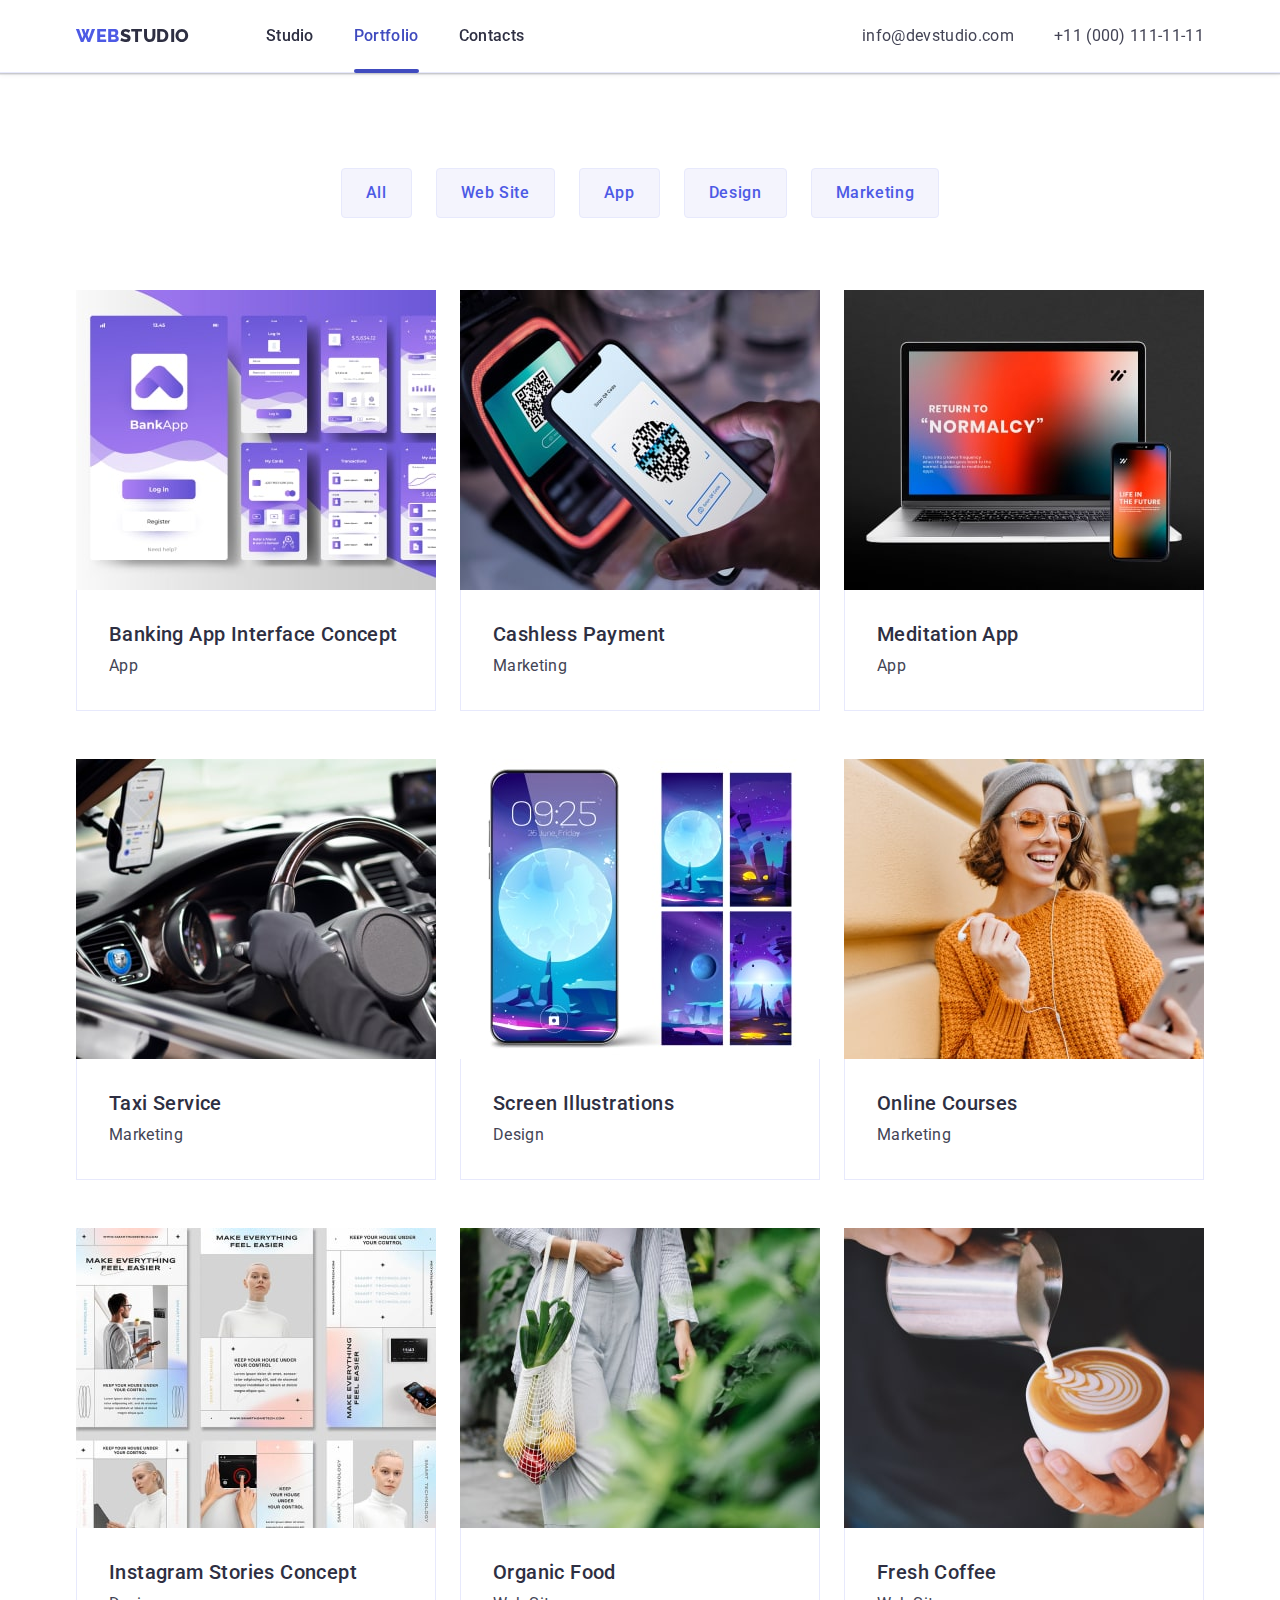
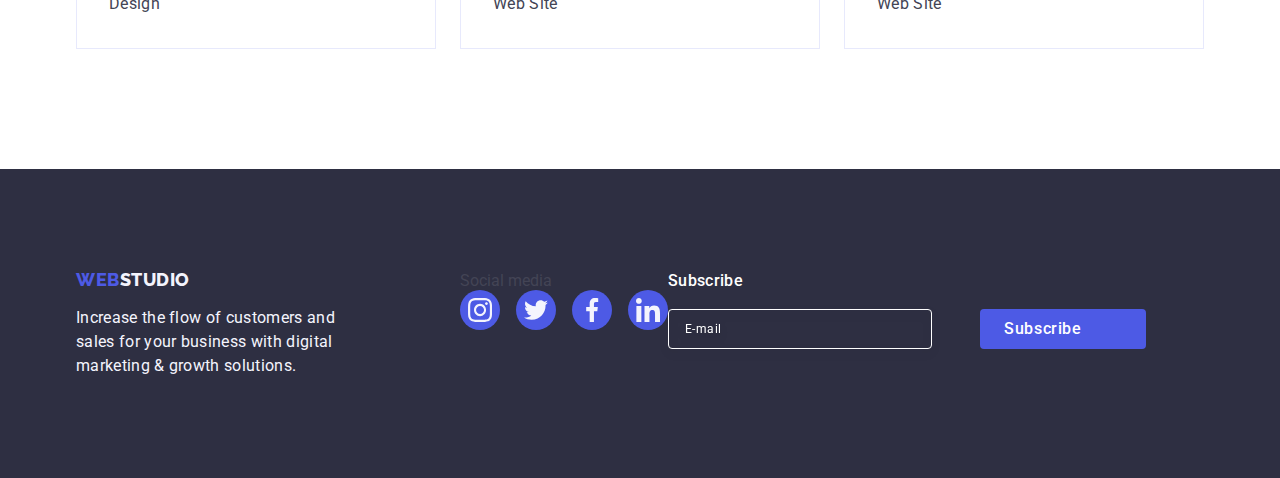
==== portfolio.html @ 24691a75 "Initial commit" ====
<!DOCTYPE html>
<html lang="en">
  <head>
    <meta charset="UTF-8" />
    <meta http-equiv="X-UA-Compatible" content="IE=edge" />
    <meta name="viewport" content="width=device-width, initial-scale=1.0" />
    <title>Portfolio</title>
    <link rel="preconnect" href="https://fonts.googleapis.com" />
    <link rel="preconnect" href="https://fonts.gstatic.com" crossorigin />
    <link
      href="https://fonts.googleapis.com/css2?family=Raleway:wght@800&family=Roboto:wght@400;500;700&display=swap"
      rel="stylesheet"
    />
    <link
      rel="stylesheet"
      href="https://cdnjs.cloudflare.com/ajax/libs/modern-normalize/1.1.0/modern-normalize.min.css"
    />
    <link rel="stylesheet" href="./css/styles.css" />
  </head>
  <body>
    <header class="header">
      <div class="container header-nav">
        <nav class="navigations">
          <a href="./index.html" class="logo-nav logo-nav-common link"
            >Web<span class="logo-dark">Studio</span></a
          >
          <ul class="list menu-list">
            <li class="nav-list">
              <a href="./index.html" class="menu-item link">Studio</a>
            </li>
            <li class="nav-list">
              <a href="./portfolio.html" class="menu-item link active"
                >Portfolio</a
              >
            </li>
            <li class="nav-list">
              <a href="" class="menu-item link">Contacts</a>
            </li>
          </ul>
        </nav>
        <address class="contacts-menu">
          <ul class="list contacts-list">
            <li class="contact">
              <a href="mailto:info@devstudio.com" class="contact-item link"
                >info@devstudio.com</a
              >
            </li>
            <li class="contact">
              <a href="tel:+110001111111" class="contact-item link"
                >+11 (000) 111-11-11</a
              >
            </li>
          </ul>
        </address>
      </div>
    </header>
    <!--  ================== main ===========================-->
    <main>
      <section class="cards-section">
        <div class="container">
          <h1 class="visually-hidden">Our offers</h1>
          <ul class="list button-list">
            <li class="secondary-button-item">
              <button type="button" class="button secondary-button">All</button>
            </li>
            <li class="secondary-button-item">
              <button type="button" class="button secondary-button">
                Web Site
              </button>
            </li>
            <li class="secondary-button-item">
              <button type="button" class="button secondary-button">App</button>
            </li>
            <li class="secondary-button-item">
              <button type="button" class="button secondary-button">
                Design
              </button>
            </li>
            <li class="secondary-button-item">
              <button type="button" class="button secondary-button">
                Marketing
              </button>
            </li>
          </ul>

          <ul class="list card-list">
            <li class="card">
              <a href="" class="link card-link">
                <div class="thumb">
                  <img
                    src="./images/portfolio-1.jpg"
                    alt="Banking app"
                    width="360"
                    height="300"
                  />
                  <p class="thumb-text">
                    14 Stylish and User-Friendly App Design Concepts · Task
                    Manager App · Calorie Tracker App · Exotic Fruit Ecommerce
                    App · Cloud Storage App
                  </p>
                </div>
                <div class="wrapper-cards">
                  <h2 class="item-title item-title-link">
                    Banking App Interface Concept
                  </h2>
                  <p class="item-description item-description-link">App</p>
                </div>
              </a>
            </li>

            <li class="card">
              <a href="" class="link card-link">
                <div class="thumb">
                  <img
                    src="./images/portfolio-2.jpg"
                    alt="Phone Payment"
                    width="360"
                    height="300"
                  />
                  <p class="thumb-text">
                    14 Stylish and User-Friendly App Design Concepts · Task
                    Manager App · Calorie Tracker App · Exotic Fruit Ecommerce
                    App · Cloud Storage App
                  </p>
                </div>
                <div class="wrapper-cards">
                  <h2 class="item-title item-title-link">Cashless Payment</h2>
                  <p class="item-description item-description-link">
                    Marketing
                  </p>
                </div>
              </a>
            </li>

            <li class="card">
              <a href="" class="link card-link">
                <div class="thumb">
                  <img
                    src="./images/portfolio-3.jpg"
                    alt="Laptop"
                    width="360"
                    height="300"
                  />
                  <p class="thumb-text">
                    14 Stylish and User-Friendly App Design Concepts · Task
                    Manager App · Calorie Tracker App · Exotic Fruit Ecommerce
                    App · Cloud Storage App
                  </p>
                </div>
                <div class="wrapper-cards">
                  <h2 class="item-title item-title-link">Meditation App</h2>
                  <p class="item-description item-description-link">App</p>
                </div>
              </a>
            </li>
            <li class="card">
              <a href="" class="link card-link">
                <div class="thumb">
                  <img
                    src="./images/portfolio-4.jpg"
                    alt="A car"
                    width="360"
                    height="300"
                  />
                  <p class="thumb-text">
                    14 Stylish and User-Friendly App Design Concepts · Task
                    Manager App · Calorie Tracker App · Exotic Fruit Ecommerce
                    App · Cloud Storage App
                  </p>
                </div>
                <div class="wrapper-cards">
                  <h2 class="item-title item-title-link">Taxi Service</h2>
                  <p class="item-description item-description-link">
                    Marketing
                  </p>
                </div>
              </a>
            </li>
            <li class="card">
              <a href="" class="link card-link">
                <div class="thumb">
                  <img
                    src="./images/portfolio-5.jpg"
                    alt="Screen Illustrations"
                    width="360"
                    height="300"
                  />
                  <p class="thumb-text">
                    14 Stylish and User-Friendly App Design Concepts · Task
                    Manager App · Calorie Tracker App · Exotic Fruit Ecommerce
                    App · Cloud Storage App
                  </p>
                </div>
                <div class="wrapper-cards">
                  <h2 class="item-title item-title-link">
                    Screen Illustrations
                  </h2>
                  <p class="item-description item-description-link">Design</p>
                </div>
              </a>
            </li>
            <li class="card">
              <a href="" class="link card-link">
                <div class="thumb">
                  <img
                    src="./images/portfolio-6.jpg"
                    alt="Learning girl"
                    width="360"
                    height="300"
                  />
                  <p class="thumb-text">
                    14 Stylish and User-Friendly App Design Concepts · Task
                    Manager App · Calorie Tracker App · Exotic Fruit Ecommerce
                    App · Cloud Storage App
                  </p>
                </div>
                <div class="wrapper-cards">
                  <h2 class="item-title item-title-link">Online Courses</h2>
                  <p class="item-description item-description-link">
                    Marketing
                  </p>
                </div>
              </a>
            </li>
            <li class="card">
              <a href="" class="link card-link">
                <div class="thumb">
                  <img
                    src="./images/portfolio-7.jpg"
                    alt="Instagram Stories"
                    width="360"
                    height="300"
                  />
                  <p class="thumb-text">
                    14 Stylish and User-Friendly App Design Concepts · Task
                    Manager App · Calorie Tracker App · Exotic Fruit Ecommerce
                    App · Cloud Storage App
                  </p>
                </div>
                <div class="wrapper-cards">
                  <h2 class="item-title item-title-link">
                    Instagram Stories Concept
                  </h2>
                  <p class="item-description item-description-link">Design</p>
                </div>
              </a>
            </li>
            <li class="card">
              <a href="" class="link card-link">
                <div class="thumb">
                  <img
                    src="./images/portfolio-8.jpg"
                    alt="Food"
                    width="360"
                    height="300"
                  />
                  <p class="thumb-text">
                    14 Stylish and User-Friendly App Design Concepts · Task
                    Manager App · Calorie Tracker App · Exotic Fruit Ecommerce
                    App · Cloud Storage App
                  </p>
                </div>
                <div class="wrapper-cards">
                  <h2 class="item-title item-title-link">Organic Food</h2>
                  <p class="item-description item-description-link">Web Site</p>
                </div>
              </a>
            </li>
            <li class="card">
              <a href="" class="link card-link">
                <div class="thumb">
                  <img
                    src="./images/portfolio-9.jpg"
                    alt="A cup of coffe"
                    width="360"
                    height="300"
                  />
                  <p class="thumb-text">
                    14 Stylish and User-Friendly App Design Concepts · Task
                    Manager App · Calorie Tracker App · Exotic Fruit Ecommerce
                    App · Cloud Storage App
                  </p>
                </div>
                <div class="wrapper-cards">
                  <h2 class="item-title item-title-link">Fresh Coffee</h2>
                  <p class="item-description item-description-link">Web Site</p>
                </div>
              </a>
            </li>
          </ul>
        </div>
      </section>
    </main>
<!--  ================== footer ===========================-->
    <footer class="footer">
      <div class="container footer-wrapper">
        <div class="footer-left-side">
          <a
            href="./index.html"
            class="logo-nav logo-nav-common link footer-logo"
            >Web<span class="logo-light">Studio</span></a
          >
          <p class="footer-text">
            Increase the flow of customers and sales for your business with
            digital marketing & growth solutions.
          </p>
        </div>
        <div>
          <p class="social-media-text">Social media</p>
          <ul class="social-media-list list">
            <li class="social-media-item">
              <a
                href=""
                class="icon-link"
                aria-label="link to Instagram"
                target="_blank"
                rel="noopener noreferrer"
              >
                <svg class="icon-img" width="24" height="24">
                  <use href="./images/icons.svg#icon-instagram"></use>
                </svg>
              </a>
            </li>
            <li class="social-media-item">
              <a
                href=""
                class="icon-link"
                aria-label="link to Twitter"
                target="_blank"
                rel="noopener noreferrer"
              >
                <svg class="icon-img" width="24" height="24">
                  <use href="./images/icons.svg#icon-twitter"></use>
                </svg>
              </a>
            </li>
            <li class="social-media-item">
              <a
                href=""
                class="icon-link"
                aria-label="link to Facebook"
                target="_blank"
                rel="noopener noreferrer"
              >
                <svg class="icon-img" width="24" height="24">
                  <use href="./images/icons.svg#icon-facebook"></use>
                </svg>
              </a>
            </li>
            <li class="social-media-item">
              <a
                href=""
                class="icon-link"
                aria-label="link to Linkedin"
                target="_blank"
                rel="noopener noreferrer"
              >
                <svg class="icon-img" width="24" height="24">
                  <use href="./images/icons.svg#icon-linkedin"></use>
                </svg>
              </a>
            </li>
          </ul>
        </div>

        <div class="footer-form-container">
          <p class="social-media-form-text">Subscribe</p>
          <form class="footer-form">
            <label class="footer-form-label">
              <input
                type="email"
                name="email"
                required
                class="footer-form-email"
                placeholder="E-mail"
              />
            </label>
            <button type="submit" class="footer-form-button button">
              Subscribe
              <svg class="subscribe-footer-icon" width="24" height="24">
                <use href="./images/icons.svg#icon-telegram"></use>
              </svg>
            </button>
          </form>
        </div>
      </div>
    </footer>
  </body>
</html>
---- css/styles.css ----
:root {
  --primary-brand-color: #4d5ae5;
  --hover-color: #404bbf;
  --primary-text-color: #434455;
  --headings-text-color: #2e2f42;
  --white-text-color: #ffffff;
  --light-text-color: #f4f4fd;
  --accent-color: #e7e9fc;
  --stroke-logo-color: #8e8f99;
  --green-hover-color: #31d0aa;
  --modal-background-color: #fcfcfc;
  --timing-function: cubic-bezier(0.4, 0, 0.2, 1);
}

body {
  padding-top: 72px;

  font-family: 'Roboto', sans-serif;
  font-weight: 400;
  font-size: 16px;

  background-color: var(--white-text-color);
  color: var(--primary-text-color);
}

/* Resets */
h1,
h2,
h3,
h4,
p {
  margin-top: 0;
  margin-bottom: 0;
}

ul {
  margin-top: 0;
  margin-bottom: 0;
  padding-left: 0;
}

img {
  display: block;
}

/* Links reset */

.link {
  text-decoration: none;
}

/* Lists reset */

.list {
  list-style: none;
}

/**
  |============================
  | Header
  |============================
*/
.header {
  border-bottom: 1px solid var(--accent-color);
  box-shadow: 0px 2px 1px rgba(46, 47, 66, 0.08),
    0px 1px 1px rgba(46, 47, 66, 0.16), 0px 1px 6px rgba(46, 47, 66, 0.08);
  background-color: var(--white-text-color);

  position: fixed;
  top: 0;
  left: 0;
  z-index: 100;
  width: 100%;
}

.container {
  width: 1158px;
  padding-left: 15px;
  padding-right: 15px;
  margin-left: auto;
  margin-right: auto;
}

.header-nav {
  display: flex;
  align-items: center;
}

.navigations {
  display: flex;
  align-items: center;
}

/* Logo */

.logo-nav {
  font-family: 'Raleway', sans-serif;
  font-weight: 800;
  font-size: 18px;
  line-height: 1.17;
  letter-spacing: 0.03em;
  text-transform: uppercase;
}

.logo-nav-common {
  color: var(--primary-brand-color);
}

.logo-dark {
  color: var(--headings-text-color);
}

.logo-light {
  color: var(--light-text-color);
}

/* Navigation menu */

.menu-item.active {
  position: relative;
  color: var(--hover-color);
}

.active::after {
  position: absolute;
  left: 0;
  bottom: -1px;
  content: '';
  display: block;
  width: 100%;
  height: 4px;

  background: var(--hover-color);
  border-radius: 2px;
}

.menu-list {
  display: flex;
  gap: 40px;
}

.menu-item {
  display: block;
  padding-top: 24px;
  padding-bottom: 24px;

  font-weight: 500;
  line-height: 1.5;
  letter-spacing: 0.02em;
  color: var(--headings-text-color);

  transition-property: color;
  transition-duration: 250ms;
  transition-timing-function: var(--timing-function);
}

.navigations .logo-nav {
  margin-right: 76px;
}

.menu-item:hover,
.menu-item:focus,
.contact-item:hover,
.contact-item:focus {
  color: var(--hover-color);
}

/* Contacts menu */

.contacts-menu {
  font-style: normal;
  margin-left: auto;
}

.contacts-list {
  display: flex;
  gap: 40px;
}

.contact-item {
  padding-top: 24px;
  padding-bottom: 24px;

  line-height: 1.5;
  letter-spacing: 0.02em;
  color: var(--primary-text-color);

  transition-property: color;
  transition-duration: 250ms;
  transition-timing-function: var(--timing-function);
}

/**
    |============================
    | Hero
    |============================
  */
.hero {
  padding-top: 188px;
  padding-bottom: 188px;
  max-width: 1440px;
  margin-left: auto;
  margin-right: auto;
  background-image: linear-gradient(
      rgba(46, 47, 66, 0.7),
      rgba(46, 47, 66, 0.7)
    ),
    url('../images/hero.jpg');
  background-color: var(--headings-text-color);
  background-position: center;
  background-size: cover;
  background-repeat: no-repeat;
}

.hero-title {
  max-width: 496px;
  margin-right: auto;
  margin-left: auto;
  margin-bottom: 48px;

  font-weight: 700;
  font-size: 56px;
  line-height: 1.07;
  letter-spacing: 0.02em;
  text-align: center;
  color: var(--white-text-color);
}

/* Buttons */

.button {
  font-weight: 500;
  font-size: 16px;
  line-height: 1.5;
  letter-spacing: 0.04em;
  cursor: pointer;
}

.primary-button {
  display: block;
  min-width: 169px;
  margin-left: auto;
  margin-right: auto;
  padding: 16px 32px;

  color: var(--white-text-color);
  background-color: var(--primary-brand-color);
  border: none;
  box-shadow: 0px 4px 4px rgba(0, 0, 0, 0.15);
  border-radius: 4px;

  transition-property: background-color;
  transition-duration: 250ms;
  transition-timing-function: var(--timing-function);
}

.secondary-button {
  padding: 12px 24px;
  color: var(--primary-brand-color);
  background-color: var(--light-text-color);
  border: 1px solid var(--accent-color);
  border-radius: 4px;

  transition: color 250ms var(--timing-function),
    background-color 250ms var(--timing-function),
    box-shadow 250ms var(--timing-function),
    border-color 250ms var(--timing-function);
}

.secondary-button-item:not(:last-child) {
  margin-right: 24px;
}

.primary-button:hover,
.primary-button:focus,
.secondary-button:hover,
.secondary-button:focus {
  color: var(--white-text-color);
  background-color: var(--hover-color);
}

.secondary-button:hover,
.secondary-button:focus {
  box-shadow: 0px 3px 1px rgba(0, 0, 0, 0.1), 0px 2px 1px rgba(0, 0, 0, 0.08),
    0px 2px 2px rgba(0, 0, 0, 0.12);
  border: 1px solid;
  border-color: transparent;
}

/**
    |============================
    | Section 1
    |============================
  */
.visually-hidden {
  position: absolute;
  width: 1px;
  height: 1px;
  margin: -1px;
  border: 0;
  padding: 0;

  white-space: nowrap;
  clip-path: inset(100%);
  clip: rect(0 0 0 0);
  overflow: hidden;
}

.advatages-description {
  padding-top: 120px;
  padding-bottom: 120px;
}

.advatages-list {
  display: flex;
  gap: 24px;
}

.advatages-list .item {
  flex-basis: calc((100% - 72px) / 4);
}

.advantages-icons-wrapper {
  display: flex;
  justify-content: center;
  align-items: center;
  width: 264px;
  height: 112px;
  margin-bottom: 8px;
  background-color: var(--light-text-color);
  border-radius: 4px;
}

.item-title {
  margin-bottom: 8px;

  font-weight: 500;
  font-size: 20px;
  line-height: 1.2;
  letter-spacing: 0.02em;

  color: var(--headings-text-color);
}

.item-description {
  line-height: 1.5;
  letter-spacing: 0.02em;
}

/**
    |============================
    | Section 2
    |============================
  */
.work-examples {
  padding-bottom: 120px;
}

.section-title {
  margin-bottom: 72px;

  font-weight: 700;
  font-size: 36px;
  line-height: 1.1;
  text-align: center;
  letter-spacing: 0.02em;
  text-transform: capitalize;

  color: var(--headings-text-color);
}

.works-list {
  display: flex;
}

.works-list .item {
  flex-basis: calc((100% - 48px) / 3);
}

.works-list .item:not(:last-child) {
  margin-right: 24px;
}

/**
    |============================
    | Section 3
    |============================
  */

.team-members-cards {
  padding-top: 120px;
  padding-bottom: 120px;
  background-color: var(--light-text-color);
}

.team-list {
  display: flex;
  gap: 24px;
  text-align: center;
}

.team-member-card {
  flex-basis: calc((100% - 72px) / 4);

  background-color: var(--white-text-color);
  box-shadow: 0px 1px 6px rgba(46, 47, 66, 0.08),
    0px 1px 1px rgba(46, 47, 66, 0.16), 0px 2px 1px rgba(46, 47, 66, 0.08);
  border-radius: 0px 0px 4px 4px;
}

.wrapper {
  padding: 32px 0;
}

.card-description {
  margin-bottom: 8px;
}

.icon-list {
  display: flex;
  justify-content: center;
  gap: 24px;
}

.icon-link {
  display: flex;
  justify-content: center;
  align-items: center;
  width: 40px;
  height: 40px;
  background-color: var(--primary-brand-color);
  border-radius: 50%;

  transition-property: background-color;
  transition-duration: 250ms;
  transition-timing-function: var(--timing-function);
}

.personal-social-media > .icon-link:hover,
.personal-social-media > .icon-link:focus {
  background-color: var(--hover-color);
}

.icon-img {
  fill: var(--light-text-color);
}

/**
    |============================
    | Section 4
    |============================
  */

.customers-section {
  padding-top: 120px;
  padding-bottom: 120px;
}
.customers-item {
  flex-basis: calc((100% - 120px) / 6);
  height: 88px;
}

.customers-list {
  display: flex;
  gap: 24px;
}

.customers-link {
  display: flex;
  align-items: center;
  justify-content: center;
  height: 100%;
  border: 1px solid var(--stroke-logo-color);
  border-radius: 4px;
  color: var(--stroke-logo-color);

  transition: border-color 250ms var(--timing-function),
    color 250ms var(--timing-function);
}

.customers-link:hover,
.customers-link:focus {
  color: var(--hover-color);
  border: 1px solid;
  border-color: var(--hover-color);
}

.customer-logo {
  fill: currentColor;
}

/**
    |============================
    | Footer
    |============================
  */

.footer-wrapper {
  display: flex;
  align-items: baseline;
}

.footer-left-side {
  margin-right: 120px;
}

.footer-logo {
  display: inline-block;
  margin-bottom: 16px;
}

.footer {
  padding-top: 100px;
  padding-bottom: 100px;

  background-color: var(--headings-text-color);
}

.footer-text {
  width: 264px;
  line-height: 1.5;
  letter-spacing: 0.02em;
  color: var(--light-text-color);
}

.footer-social-media-wrapper {
  margin-right: 80px;
}

.social-media-list {
  display: flex;
  gap: 16px;
}

.social-media-form-text {
  margin-bottom: 16px;
  font-weight: 500;
  line-height: 1.5;
  letter-spacing: 0.02em;
  color: var(--white-text-color);
}

.social-media-item > .icon-link:hover,
.social-media-item > .icon-link:focus {
  background-color: var(--green-hover-color);
}

.footer-form {
  display: flex;
  align-items: center;
  gap: 24px;
  
}

.footer-form-label {
  margin-right: 24px;
}

.footer-form-email {
  width: 264px;
  height: 40px;
  padding: 8px 16px;

  font-size: 12px;
  line-height: 1.5;
  letter-spacing: 0.04em;
  border: 1px solid var(--white-text-color);
  filter: drop-shadow(0px 4px 4px rgba(0, 0, 0, 0.15));
  border-radius: 4px;
  background-color: transparent;
  color: var(--white-text-color);
}

.footer-form-email::placeholder {
  font-size: 12px;
  line-height: 2;
  letter-spacing: 0.04em;

  color: var(--white-text-color);
}

.footer-form-button {
  display: flex;
  align-items: center;
  justify-content: center;
  padding: 8px 24px;
  min-width: 165px;
  color: var(--white-text-color);
  border-radius: 4px;
  background-color: var(--primary-brand-color);
  border: none;
}

.subscribe-footer-icon {
  margin-left: 16px;
  fill: var(--white-text-color);
}

/**
    |============================
    | Portfolio
    |============================
  */

.cards-section {
  padding-top: 96px;
  padding-bottom: 120px;
}

.button-list {
  display: flex;
  justify-content: center;
  margin-bottom: 72px;
}

.card-list {
  display: flex;
  flex-wrap: wrap;
}

.item-title-link {
  color: var(--headings-text-color);
}

.item-description-link {
  color: var(--primary-text-color);
}

.card {
  width: calc((100% - 48px) / 3);
  margin-right: 24px;
  margin-bottom: 48px;
}

.card-link {
  display: block;

  transition-property: box-shadow;
  transition-duration: 250ms;
  transition-timing-function: var(--timing-function);
}

.card-link:hover,
.card-link:focus {
  box-shadow: 0px 1px 6px rgba(46, 47, 66, 0.08),
    0px 1px 1px rgba(46, 47, 66, 0.16), 0px 2px 1px rgba(46, 47, 66, 0.08);
}

.wrapper-cards {
  padding: 32px 16px;
  border: 1px solid var(--accent-color);
  border-top: none;
}

.card:nth-child(3n) {
  margin-right: 0;
}

.card:nth-last-child(-n + 3) {
  margin-bottom: 0;
}

.card-link .item-title,
.card-link .item-description {
  margin-left: 16px;
}

.thumb {
  position: relative;

  overflow: hidden;
}

.thumb-text {
  position: absolute;
  top: 0;
  left: 0;
  width: 100%;
  height: 100%;
  padding-top: 40px;
  padding-bottom: 40px;
  padding-right: 32px;
  padding-left: 32px;

  line-height: 1.5;
  letter-spacing: 0.02em;
  color: var(--light-text-color);
  background-color: var(--primary-brand-color);

  transform: translateY(100%);
  transition: transform 250ms var(--timing-function);
  overflow: auto;
}

.card-link:hover .thumb-text,
.card-link:focus .thumb-text {
  transform: translateY(0);
}

/**
    |============================
    | Modal
    |============================
  */
  .backdrop {
    position: fixed;
    top: 0;
    left: 0;
    width: 100%;
    height: 100%;
  
    background-color: rgba(46, 47, 66, 0.4);
    opacity: 1;
    transition: opacity 250ms var(--timing-function),
      visibility 250ms var(--timing-function);
  }
  
  .is-hidden {
    opacity: 0;
    visibility: hidden;
    pointer-events: none;
  }
  
  .backdrop.is-hidden .modal {
    transform: translate(-50%, -50%) scale(0.9);
    opacity: 0;
  }
  
  .modal {
    position: absolute;
    top: 50%;
    left: 50%;
    transform: translate(-50%, -50%) scale(1);
    min-width: 408px;
    min-height: 584px;
    padding: 72px 24px 24px 24px;
  
    background-color: var(--modal-background-color);
    box-shadow: 0px 1px 1px rgba(0, 0, 0, 0.14), 0px 1px 3px rgba(0, 0, 0, 0.12),
      0px 2px 1px rgba(0, 0, 0, 0.2);
    border-radius: 4px;
    opacity: 1;
    transition: transform 250ms var(--timing-function);
  }
  
  .close-button {
    position: absolute;
    top: 24px;
    right: 24px;
  
    width: 24px;
    height: 24px;
    padding: 0;
    display: flex;
    justify-content: center;
    align-items: center;
  
    background-color: var(--accent-color);
    border: 1px solid rgba(0, 0, 0, 0.1);
    border-radius: 50%;
  
    cursor: pointer;
    transition: background-color 250ms var(--timing-function),
      border 250ms var(--timing-function);
  }
  
  .close-button:hover,
  .close-button:focus {
    background-color: var(--hover-color);
    border: none;
  }
  
  .close-button:hover .icon-close,
  .close-button:focus .icon-close {
    fill: var(--white-text-color);
  }
  
  .icon-close {
    fill: var(--headings-text-color);
    transition: fill 250ms var(--timing-function);
  }
  
  .form-title {
    margin-bottom: 16px;
  
    font-weight: 500;
    font-size: 16px;
    line-height: 1.5;
    text-align: center;
    letter-spacing: 0.02em;
    color: var(--headings-text-color);
  }
  
  .modal-form-wrapper {
    margin-bottom: 8px;
  }
  
  .textarea-container {
    margin-bottom: 16px;
  }
  
  .form-field {
    display: block;
    margin-bottom: 4px;
    font-size: 12px;
    line-height: 1.17;
    letter-spacing: 0.04em;
  
    color: var(--stroke-logo-color);
  }
  
  .form-field:last-child {
    margin-bottom: 16px;
  }
  
  .input-wrapper {
    position: relative;
    display: block;
  }
  
  .form-input {
    width: 100%;
    height: 40px;
    padding-left: 38px;
  
    border: 1px solid rgba(46, 47, 66, 0.4);
    border-radius: 4px;
    background-color: transparent;
    outline: transparent;
  
    transition: border-color 250ms var(--timing-function);
  }
  
  .form-input:focus-within,
  .user-comment:focus-within {
    outline: none;
    border-color: var(--primary-brand-color);
  }
  
  .form-input:focus-within + .form-icon {
    fill: var(--primary-brand-color);
  }
  
  .form-icon {
    position: absolute;
    top: 50%;
    left: 16px;
    transform: translateY(-50%);
  
    transition: fill 250ms var(--timing-function);
  }
  
  .user-comment {
    width: 100%;
    height: 120px;
    resize: none;
    font-size: 12px;
    line-height: 1.17;
    letter-spacing: 0.04em;
    color: rgba(46, 47, 66, 0.4);
    border: 1px solid rgba(46, 47, 66, 0.4);
    border-radius: 4px;
    background-color: transparent;
    outline: transparent;
    padding: 8px 16px;
  
    transition: border-color 250ms var(--timing-function);
  }
  
  .user-comment::placeholder {
    font-size: 12px;
    line-height: 1.17;
    letter-spacing: 0.04em;
    color: rgba(46, 47, 66, 0.4);
  }
  
  .user-policy-wrapper {
    margin-bottom: 24px;
  }
  
  .checkbox-description {
    font-size: 12px;
    line-height: 1.17;
    letter-spacing: 0.04em;
    color: var(--stroke-logo-color);
  }
  
  .icon-checkboks {
    display: inline-flex;
    align-items: center;
    justify-content: center;
    width: 16px;
    height: 16px;
    margin-right: 8px;
    border: 1px solid rgba(46, 47, 66, 0.4);
    border-radius: 2px;
    fill: transparent;
    cursor: pointer;
  
    /* transition: background-color 250ms var(--timing-function),
      border-color 250ms var(--timing-function), fill 250ms var(--timing-function),
      border 250ms var(--timing-function); */
  
  
  transition: background-color 250ms cubic-bezier(0.4, 0, 0.2, 1), 
  border 250ms cubic-bezier(0.4, 0, 0.2, 1),
   fill 250ms cubic-bezier(0.4, 0, 0.2, 1);
  }
  .checkbox-form:focus-within + .checkbox-description .icon-checkboks {
    outline: 1px solid var(--primary-brand-color);
  }
  
  .checkbox-form:checked + .checkbox-description .icon-checkboks {
    background-color: var(--hover-color);
    /* fill: var(--white-text-color); */
    fill: #F4F4FD; 

    border: none;
    border-color: var(--hover-color);
  
    outline: 1px solid var(--primary-brand-color);
  }
  
  .policy-link {
    color: var(--primary-brand-color);
  }
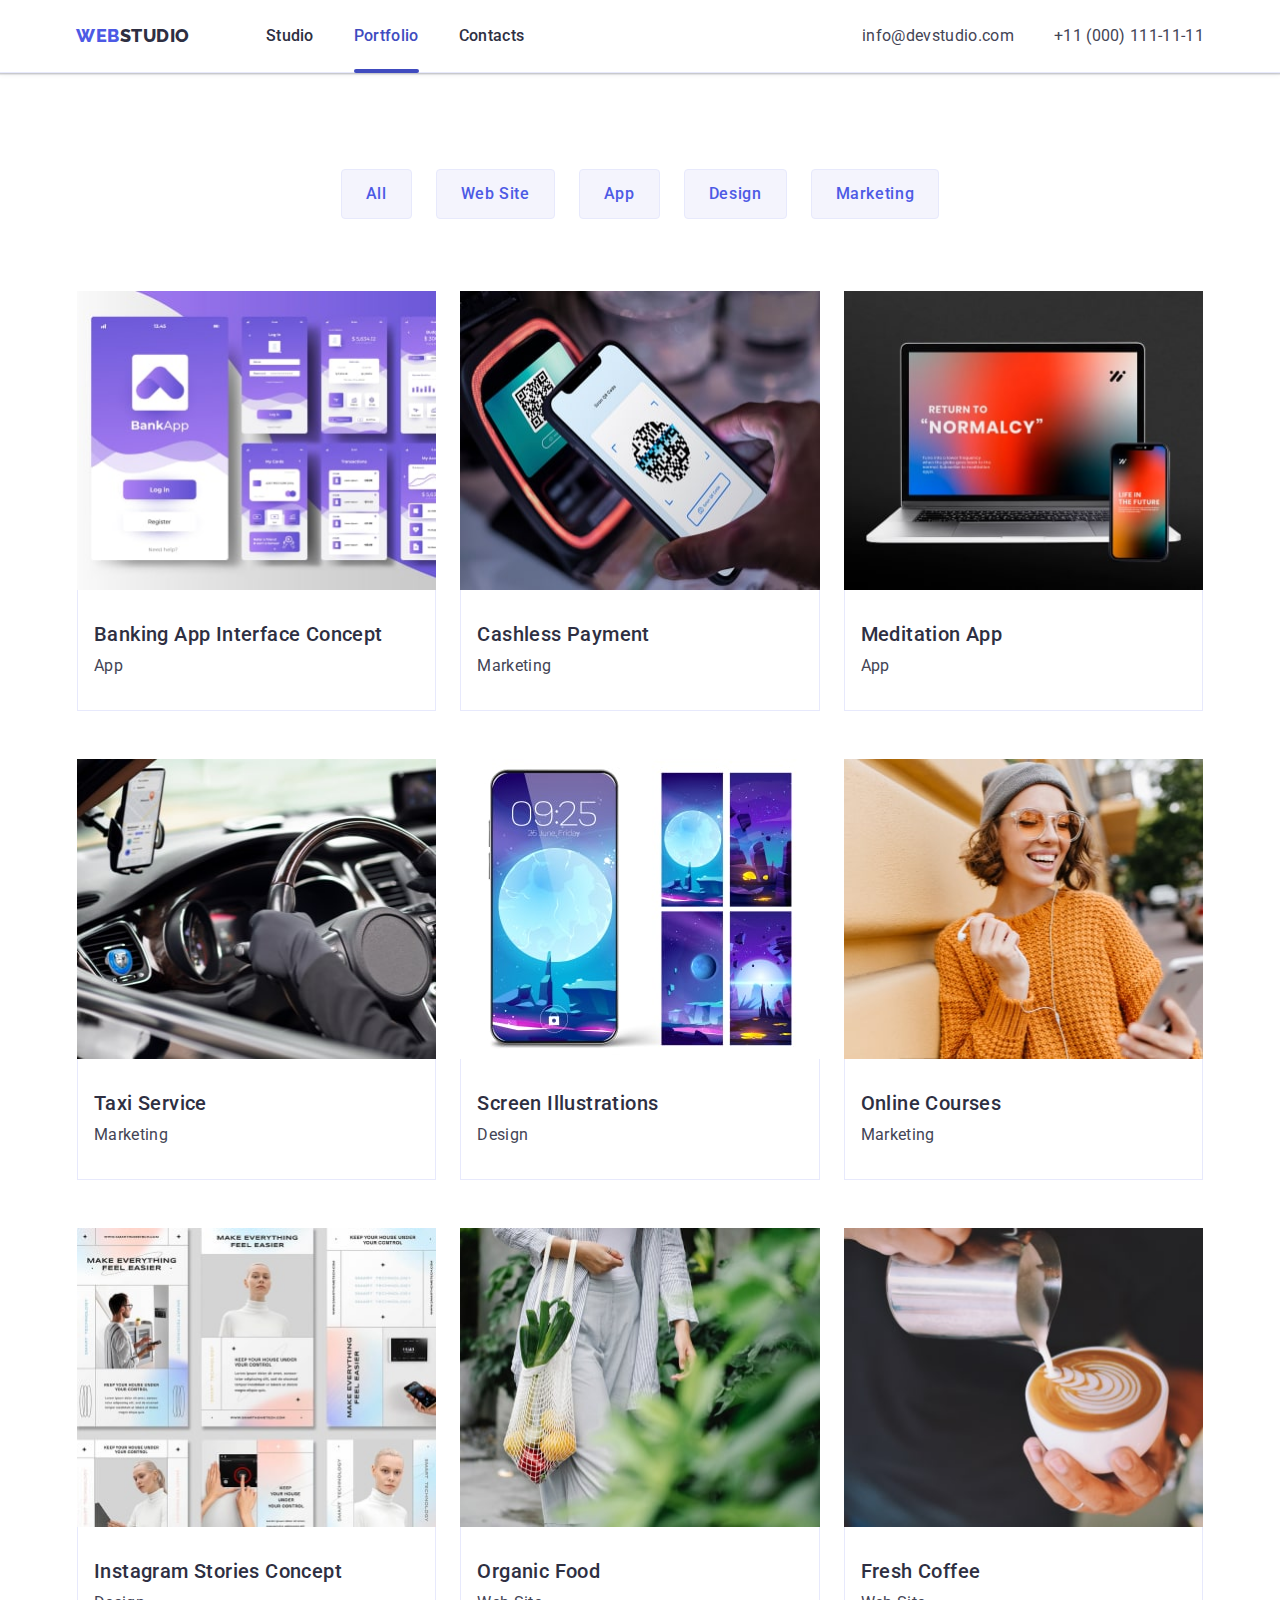
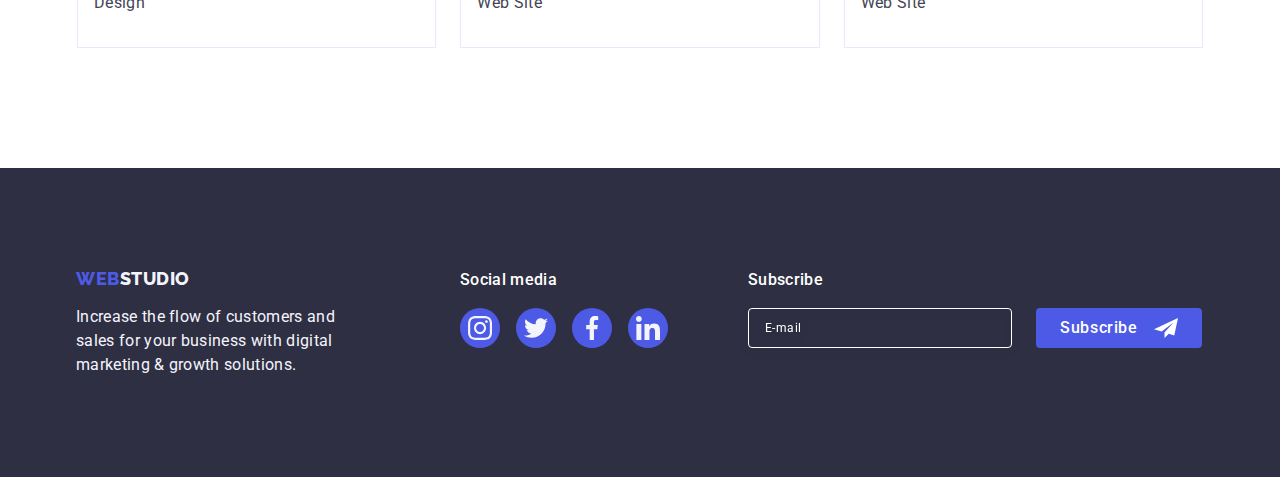
==== commit 85d8d077: "update" ====
--- a/portfolio.html
+++ b/portfolio.html
@@ -38,6 +38,11 @@
             </li>
           </ul>
         </nav>
+        <button type="button" class="mobile-menu-burger">
+          <svg width="32" height="22" class="icon-hamburger js-open-menu">
+            <use href="./images/icons.svg#icon-menu-hamburger"></use>
+          </svg>
+        </button>
         <address class="contacts-menu">
           <ul class="list contacts-list">
             <li class="contact">
@@ -53,11 +58,117 @@
           </ul>
         </address>
       </div>
+      <div class="mobile-menu-wrapper js-menu-container">
+        <div class="container mobile-menu-container">
+          <div class="nav-button-wrapper">
+            <button
+              type="button"
+              class="close-button mobile-close-button js-close-menu"
+            >
+              <svg width="8" height="8" class="icon-close">
+                <use href="./images/icons.svg#icon-close"></use>
+              </svg>
+            </button>
+            <nav class="navigations-mobile">
+              <ul class="navigations-mobile-list list">
+                <li class="nav-list-mobile">
+                  <a href="./index.html" class="menu-item-mobile link"
+                    >Studio</a
+                  >
+                </li>
+                <li class="nav-list-mobile">
+                  <a
+                    href="./portfolio.html"
+                    class="menu-item-mobile link active"
+                    >Portfolio</a
+                  >
+                </li>
+                <li class="nav-list-mobile">
+                  <a href="" class="menu-item-mobile link">Contacts</a>
+                </li>
+              </ul>
+            </nav>
+          </div>
+          <div class="mobile-fixed-wrap">
+            <address class="mobile-contact-menu">
+              <ul class="list contacts-list">
+                <li class="contact-mobile">
+                  <a
+                    href="tel:+110001111111"
+                    class="contact-item-mobile-number link"
+                    >+11 (000) 111-11-11</a
+                  >
+                </li>
+                <li class="contact-mobile">
+                  <a
+                    href="mailto:info@devstudio.com"
+                    class="contact-item-mobile link"
+                    >info@devstudio.com</a
+                  >
+                </li>
+              </ul>
+            </address>
+            <ul class="social-media-list social-media-list-mobile list">
+              <li class="social-media-item">
+                <a
+                  href=""
+                  class="icon-link"
+                  aria-label="link to Instagram"
+                  target="_blank"
+                  rel="noopener noreferrer"
+                >
+                  <svg class="icon-img" width="24" height="24">
+                    <use href="./images/icons.svg#icon-instagram"></use>
+                  </svg>
+                </a>
+              </li>
+              <li class="social-media-item">
+                <a
+                  href=""
+                  class="icon-link"
+                  aria-label="link to Twitter"
+                  target="_blank"
+                  rel="noopener noreferrer"
+                >
+                  <svg class="icon-img" width="24" height="24">
+                    <use href="./images/icons.svg#icon-twitter"></use>
+                  </svg>
+                </a>
+              </li>
+              <li class="social-media-item">
+                <a
+                  href=""
+                  class="icon-link"
+                  aria-label="link to Facebook"
+                  target="_blank"
+                  rel="noopener noreferrer"
+                >
+                  <svg class="icon-img" width="24" height="24">
+                    <use href="./images/icons.svg#icon-facebook"></use>
+                  </svg>
+                </a>
+              </li>
+              <li class="social-media-item">
+                <a
+                  href=""
+                  class="icon-link"
+                  aria-label="link to Linkedin"
+                  target="_blank"
+                  rel="noopener noreferrer"
+                >
+                  <svg class="icon-img" width="24" height="24">
+                    <use href="./images/icons.svg#icon-linkedin"></use>
+                  </svg>
+                </a>
+              </li>
+            </ul>
+          </div>
+        </div>
+      </div>
     </header>
-    <!--  ================== main ===========================-->
     <main>
       <section class="cards-section">
-        <div class="container">
+        <div class="container portfolio-container">
           <h1 class="visually-hidden">Our offers</h1>
           <ul class="list button-list">
             <li class="secondary-button-item">
@@ -87,22 +198,44 @@
             <li class="card">
               <a href="" class="link card-link">
                 <div class="thumb">
-                  <img
-                    src="./images/portfolio-1.jpg"
-                    alt="Banking app"
-                    width="360"
-                    height="300"
-                  />
-                  <p class="thumb-text">
-                    14 Stylish and User-Friendly App Design Concepts · Task
-                    Manager App · Calorie Tracker App · Exotic Fruit Ecommerce
-                    App · Cloud Storage App
-                  </p>
-                </div>
-                <div class="wrapper-cards">
-                  <h2 class="item-title item-title-link">
-                    Banking App Interface Concept
-                  </h2>
+                  <picture>
+                    <source
+                      media="(min-width: 1158px)"
+                      srcset="
+                        ./images/portfolio/portfolio-desktop/portfolio-1-desktop.jpg    1x,
+                        ./images/portfolio/portfolio-desktop/portfolio-1-desktop@2x.jpg 2x
+                      "
+                    />
+                    <source
+                      media="(min-width: 768px)"
+                      srcset="
+                        ./images/portfolio/portfolio-tablet/portfolio-1-tablet.jpg    1x,
+                        ./images/portfolio/portfolio-tablet/portfolio-1-tablet@2x.jpg 2x
+                      "
+                    />
+                    <source
+                      media="(max-width: 767px)"
+                      srcset="
+                        ./images/portfolio/portfolio-mobile/portfolio-1-mobile.jpg    1x,
+                        ./images/portfolio/portfolio-mobile/portfolio-1-mobile@2x.jpg 2x
+                      "
+                    />
+                    <img
+                      src="./images/portfolio/portfolio-mobile/portfolio-1-mobile.jpg"
+                      alt="Banking app"
+                      width="360"
+                      height="300"
+                    />
+                  </picture>
+
+                  <p class="thumb-text">
+                    14 Stylish and User-Friendly App Design Concepts · Task
+                    Manager App · Calorie Tracker App · Exotic Fruit Ecommerce
+                    App · Cloud Storage App
+                  </p>
+                </div>
+                <div class="wrapper-cards">
+                  <h2 class="item-title-link">Banking App Interface Concept</h2>
                   <p class="item-description item-description-link">App</p>
                 </div>
               </a>
@@ -111,20 +244,44 @@
             <li class="card">
               <a href="" class="link card-link">
                 <div class="thumb">
-                  <img
-                    src="./images/portfolio-2.jpg"
-                    alt="Phone Payment"
-                    width="360"
-                    height="300"
-                  />
-                  <p class="thumb-text">
-                    14 Stylish and User-Friendly App Design Concepts · Task
-                    Manager App · Calorie Tracker App · Exotic Fruit Ecommerce
-                    App · Cloud Storage App
-                  </p>
-                </div>
-                <div class="wrapper-cards">
-                  <h2 class="item-title item-title-link">Cashless Payment</h2>
+                  <picture>
+                    <source
+                      media="(min-width: 1158px)"
+                      srcset="
+                        ./images/portfolio/portfolio-desktop/portfolio-2-desktop.jpg    1x,
+                        ./images/portfolio/portfolio-desktop/portfolio-2-desktop@2x.jpg 2x
+                      "
+                    />
+                    <source
+                      media="(min-width: 768px)"
+                      srcset="
+                        ./images/portfolio/portfolio-tablet/portfolio-2-tablet.jpg    1x,
+                        ./images/portfolio/portfolio-tablet/portfolio-2-tablet@2x.jpg 2x
+                      "
+                    />
+                    <source
+                      media="(max-width: 767px)"
+                      srcset="
+                        ./images/portfolio/portfolio-mobile/portfolio-2-mobile.jpg    1x,
+                        ./images/portfolio/portfolio-mobile/portfolio-2-mobile@2x.jpg 2x
+                      "
+                    />
+                    <img
+                      src="./images/portfolio/portfolio-mobile/portfolio-2-mobile.jpg"
+                      alt="Phone Payment"
+                      width="360"
+                      height="300"
+                    />
+                  </picture>
+
+                  <p class="thumb-text">
+                    14 Stylish and User-Friendly App Design Concepts · Task
+                    Manager App · Calorie Tracker App · Exotic Fruit Ecommerce
+                    App · Cloud Storage App
+                  </p>
+                </div>
+                <div class="wrapper-cards">
+                  <h2 class="item-title-link">Cashless Payment</h2>
                   <p class="item-description item-description-link">
                     Marketing
                   </p>
@@ -135,20 +292,44 @@
             <li class="card">
               <a href="" class="link card-link">
                 <div class="thumb">
-                  <img
-                    src="./images/portfolio-3.jpg"
-                    alt="Laptop"
-                    width="360"
-                    height="300"
-                  />
-                  <p class="thumb-text">
-                    14 Stylish and User-Friendly App Design Concepts · Task
-                    Manager App · Calorie Tracker App · Exotic Fruit Ecommerce
-                    App · Cloud Storage App
-                  </p>
-                </div>
-                <div class="wrapper-cards">
-                  <h2 class="item-title item-title-link">Meditation App</h2>
+                  <picture>
+                    <source
+                      media="(min-width: 1158px)"
+                      srcset="
+                        ./images/portfolio/portfolio-desktop/portfolio-3-desktop.jpg    1x,
+                        ./images/portfolio/portfolio-desktop/portfolio-3-desktop@2x.jpg 2x
+                      "
+                    />
+                    <source
+                      media="(min-width: 768px)"
+                      srcset="
+                        ./images/portfolio/portfolio-tablet/portfolio-3-tablet.jpg    1x,
+                        ./images/portfolio/portfolio-tablet/portfolio-3-tablet@2x.jpg 2x
+                      "
+                    />
+                    <source
+                      media="(max-width: 767px)"
+                      srcset="
+                        ./images/portfolio/portfolio-mobile/portfolio-3-mobile.jpg    1x,
+                        ./images/portfolio/portfolio-mobile/portfolio-3-mobile@2x.jpg 2x
+                      "
+                    />
+                    <img
+                      src="./images/portfolio/portfolio-mobile/portfolio-3-mobile.jpg"
+                      alt="Laptop"
+                      width="360"
+                      height="300"
+                    />
+                  </picture>
+
+                  <p class="thumb-text">
+                    14 Stylish and User-Friendly App Design Concepts · Task
+                    Manager App · Calorie Tracker App · Exotic Fruit Ecommerce
+                    App · Cloud Storage App
+                  </p>
+                </div>
+                <div class="wrapper-cards">
+                  <h2 class="item-title-link">Meditation App</h2>
                   <p class="item-description item-description-link">App</p>
                 </div>
               </a>
@@ -156,20 +337,44 @@
             <li class="card">
               <a href="" class="link card-link">
                 <div class="thumb">
-                  <img
-                    src="./images/portfolio-4.jpg"
-                    alt="A car"
-                    width="360"
-                    height="300"
-                  />
-                  <p class="thumb-text">
-                    14 Stylish and User-Friendly App Design Concepts · Task
-                    Manager App · Calorie Tracker App · Exotic Fruit Ecommerce
-                    App · Cloud Storage App
-                  </p>
-                </div>
-                <div class="wrapper-cards">
-                  <h2 class="item-title item-title-link">Taxi Service</h2>
+                  <picture>
+                    <source
+                      media="(min-width: 1158px)"
+                      srcset="
+                        ./images/portfolio/portfolio-desktop/portfolio-4-desktop.jpg    1x,
+                        ./images/portfolio/portfolio-desktop/portfolio-4-desktop@2x.jpg 2x
+                      "
+                    />
+                    <source
+                      media="(min-width: 768px)"
+                      srcset="
+                        ./images/portfolio/portfolio-tablet/portfolio-4-tablet.jpg    1x,
+                        ./images/portfolio/portfolio-tablet/portfolio-4-tablet@2x.jpg 2x
+                      "
+                    />
+                    <source
+                      media="(max-width: 767px)"
+                      srcset="
+                        ./images/portfolio/portfolio-mobile/portfolio-4-mobile.jpg    1x,
+                        ./images/portfolio/portfolio-mobile/portfolio-4-mobile@2x.jpg 2x
+                      "
+                    />
+                    <img
+                      src="./images/portfolio/portfolio-mobile/portfolio-4-mobile.jpg"
+                      alt="A car"
+                      width="360"
+                      height="300"
+                    />
+                  </picture>
+
+                  <p class="thumb-text">
+                    14 Stylish and User-Friendly App Design Concepts · Task
+                    Manager App · Calorie Tracker App · Exotic Fruit Ecommerce
+                    App · Cloud Storage App
+                  </p>
+                </div>
+                <div class="wrapper-cards">
+                  <h2 class="item-title-link">Taxi Service</h2>
                   <p class="item-description item-description-link">
                     Marketing
                   </p>
@@ -179,22 +384,44 @@
             <li class="card">
               <a href="" class="link card-link">
                 <div class="thumb">
-                  <img
-                    src="./images/portfolio-5.jpg"
-                    alt="Screen Illustrations"
-                    width="360"
-                    height="300"
-                  />
-                  <p class="thumb-text">
-                    14 Stylish and User-Friendly App Design Concepts · Task
-                    Manager App · Calorie Tracker App · Exotic Fruit Ecommerce
-                    App · Cloud Storage App
-                  </p>
-                </div>
-                <div class="wrapper-cards">
-                  <h2 class="item-title item-title-link">
-                    Screen Illustrations
-                  </h2>
+                  <picture>
+                    <source
+                      media="(min-width: 1158px)"
+                      srcset="
+                        ./images/portfolio/portfolio-desktop/portfolio-5-desktop.jpg    1x,
+                        ./images/portfolio/portfolio-desktop/portfolio-5-desktop@2x.jpg 2x
+                      "
+                    />
+                    <source
+                      media="(min-width: 768px)"
+                      srcset="
+                        ./images/portfolio/portfolio-tablet/portfolio-5-tablet.jpg    1x,
+                        ./images/portfolio/portfolio-tablet/portfolio-5-tablet@2x.jpg 2x
+                      "
+                    />
+                    <source
+                      media="(max-width: 767px)"
+                      srcset="
+                        ./images/portfolio/portfolio-mobile/portfolio-5-mobile.jpg    1x,
+                        ./images/portfolio/portfolio-mobile/portfolio-5-mobile@2x.jpg 2x
+                      "
+                    />
+                    <img
+                      src="./images/portfolio/portfolio-mobile/portfolio-5-mobile.jpg"
+                      alt="Screen Illustrations"
+                      width="360"
+                      height="300"
+                    />
+                  </picture>
+
+                  <p class="thumb-text">
+                    14 Stylish and User-Friendly App Design Concepts · Task
+                    Manager App · Calorie Tracker App · Exotic Fruit Ecommerce
+                    App · Cloud Storage App
+                  </p>
+                </div>
+                <div class="wrapper-cards">
+                  <h2 class="item-title-link">Screen Illustrations</h2>
                   <p class="item-description item-description-link">Design</p>
                 </div>
               </a>
@@ -202,20 +429,44 @@
             <li class="card">
               <a href="" class="link card-link">
                 <div class="thumb">
-                  <img
-                    src="./images/portfolio-6.jpg"
-                    alt="Learning girl"
-                    width="360"
-                    height="300"
-                  />
-                  <p class="thumb-text">
-                    14 Stylish and User-Friendly App Design Concepts · Task
-                    Manager App · Calorie Tracker App · Exotic Fruit Ecommerce
-                    App · Cloud Storage App
-                  </p>
-                </div>
-                <div class="wrapper-cards">
-                  <h2 class="item-title item-title-link">Online Courses</h2>
+                  <picture>
+                    <source
+                      media="(min-width: 1158px)"
+                      srcset="
+                        ./images/portfolio/portfolio-desktop/portfolio-6-desktop.jpg    1x,
+                        ./images/portfolio/portfolio-desktop/portfolio-6-desktop@2x.jpg 2x
+                      "
+                    />
+                    <source
+                      media="(min-width: 768px)"
+                      srcset="
+                        ./images/portfolio/portfolio-tablet/portfolio-6-tablet.jpg    1x,
+                        ./images/portfolio/portfolio-tablet/portfolio-6-tablet@2x.jpg 2x
+                      "
+                    />
+                    <source
+                      media="(max-width: 767px)"
+                      srcset="
+                        ./images/portfolio/portfolio-mobile/portfolio-6-mobile.jpg    1x,
+                        ./images/portfolio/portfolio-mobile/portfolio-6-mobile@2x.jpg 2x
+                      "
+                    />
+                    <img
+                      src="./images/portfolio/portfolio-mobile/portfolio-6-mobile.jpg"
+                      alt="Learning girl"
+                      width="360"
+                      height="300"
+                    />
+                  </picture>
+
+                  <p class="thumb-text">
+                    14 Stylish and User-Friendly App Design Concepts · Task
+                    Manager App · Calorie Tracker App · Exotic Fruit Ecommerce
+                    App · Cloud Storage App
+                  </p>
+                </div>
+                <div class="wrapper-cards">
+                  <h2 class="item-title-link">Online Courses</h2>
                   <p class="item-description item-description-link">
                     Marketing
                   </p>
@@ -225,22 +476,44 @@
             <li class="card">
               <a href="" class="link card-link">
                 <div class="thumb">
-                  <img
-                    src="./images/portfolio-7.jpg"
-                    alt="Instagram Stories"
-                    width="360"
-                    height="300"
-                  />
-                  <p class="thumb-text">
-                    14 Stylish and User-Friendly App Design Concepts · Task
-                    Manager App · Calorie Tracker App · Exotic Fruit Ecommerce
-                    App · Cloud Storage App
-                  </p>
-                </div>
-                <div class="wrapper-cards">
-                  <h2 class="item-title item-title-link">
-                    Instagram Stories Concept
-                  </h2>
+                  <picture>
+                    <source
+                      media="(min-width: 1158px)"
+                      srcset="
+                        ./images/portfolio/portfolio-desktop/portfolio-7-desktop.jpg    1x,
+                        ./images/portfolio/portfolio-desktop/portfolio-7-desktop@2x.jpg 2x
+                      "
+                    />
+                    <source
+                      media="(min-width: 768px)"
+                      srcset="
+                        ./images/portfolio/portfolio-tablet/portfolio-7-tablet.jpg    1x,
+                        ./images/portfolio/portfolio-tablet/portfolio-7-tablet@2x.jpg 2x
+                      "
+                    />
+                    <source
+                      media="(max-width: 767px)"
+                      srcset="
+                        ./images/portfolio/portfolio-mobile/portfolio-7-mobile.jpg    1x,
+                        ./images/portfolio/portfolio-mobile/portfolio-7-mobile@2x.jpg 2x
+                      "
+                    />
+                    <img
+                      src="./images/portfolio/portfolio-mobile/portfolio-7-mobile.jpg"
+                      alt="Instagram Stories"
+                      width="360"
+                      height="300"
+                    />
+                  </picture>
+
+                  <p class="thumb-text">
+                    14 Stylish and User-Friendly App Design Concepts · Task
+                    Manager App · Calorie Tracker App · Exotic Fruit Ecommerce
+                    App · Cloud Storage App
+                  </p>
+                </div>
+                <div class="wrapper-cards">
+                  <h2 class="item-title-link">Instagram Stories Concept</h2>
                   <p class="item-description item-description-link">Design</p>
                 </div>
               </a>
@@ -248,20 +521,44 @@
             <li class="card">
               <a href="" class="link card-link">
                 <div class="thumb">
-                  <img
-                    src="./images/portfolio-8.jpg"
-                    alt="Food"
-                    width="360"
-                    height="300"
-                  />
-                  <p class="thumb-text">
-                    14 Stylish and User-Friendly App Design Concepts · Task
-                    Manager App · Calorie Tracker App · Exotic Fruit Ecommerce
-                    App · Cloud Storage App
-                  </p>
-                </div>
-                <div class="wrapper-cards">
-                  <h2 class="item-title item-title-link">Organic Food</h2>
+                  <picture>
+                    <source
+                      media="(min-width: 1158px)"
+                      srcset="
+                        ./images/portfolio/portfolio-desktop/portfolio-8-desktop.jpg    1x,
+                        ./images/portfolio/portfolio-desktop/portfolio-8-desktop@2x.jpg 2x
+                      "
+                    />
+                    <source
+                      media="(min-width: 768px)"
+                      srcset="
+                        ./images/portfolio/portfolio-tablet/portfolio-8-tablet.jpg    1x,
+                        ./images/portfolio/portfolio-tablet/portfolio-8-tablet@2x.jpg 2x
+                      "
+                    />
+                    <source
+                      media="(max-width: 767px)"
+                      srcset="
+                        ./images/portfolio/portfolio-mobile/portfolio-8-mobile.jpg    1x,
+                        ./images/portfolio/portfolio-mobile/portfolio-8-mobile@2x.jpg 2x
+                      "
+                    />
+                    <img
+                      src="./images/portfolio/portfolio-mobile/portfolio-8-mobile.jpg"
+                      alt="Food"
+                      width="360"
+                      height="300"
+                    />
+                  </picture>
+
+                  <p class="thumb-text">
+                    14 Stylish and User-Friendly App Design Concepts · Task
+                    Manager App · Calorie Tracker App · Exotic Fruit Ecommerce
+                    App · Cloud Storage App
+                  </p>
+                </div>
+                <div class="wrapper-cards">
+                  <h2 class="item-title-link">Organic Food</h2>
                   <p class="item-description item-description-link">Web Site</p>
                 </div>
               </a>
@@ -269,20 +566,44 @@
             <li class="card">
               <a href="" class="link card-link">
                 <div class="thumb">
-                  <img
-                    src="./images/portfolio-9.jpg"
-                    alt="A cup of coffe"
-                    width="360"
-                    height="300"
-                  />
-                  <p class="thumb-text">
-                    14 Stylish and User-Friendly App Design Concepts · Task
-                    Manager App · Calorie Tracker App · Exotic Fruit Ecommerce
-                    App · Cloud Storage App
-                  </p>
-                </div>
-                <div class="wrapper-cards">
-                  <h2 class="item-title item-title-link">Fresh Coffee</h2>
+                  <picture>
+                    <source
+                      media="(min-width: 1158px)"
+                      srcset="
+                        ./images/portfolio/portfolio-desktop/portfolio-9-desktop.jpg    1x,
+                        ./images/portfolio/portfolio-desktop/portfolio-9-desktop@2x.jpg 2x
+                      "
+                    />
+                    <source
+                      media="(min-width: 768px)"
+                      srcset="
+                        ./images/portfolio/portfolio-tablet/portfolio-9-tablet.jpg    1x,
+                        ./images/portfolio/portfolio-tablet/portfolio-9-tablet@2x.jpg 2x
+                      "
+                    />
+                    <source
+                      media="(max-width: 767px)"
+                      srcset="
+                        ./images/portfolio/portfolio-mobile/portfolio-9-mobile.jpg    1x,
+                        ./images/portfolio/portfolio-mobile/portfolio-9-mobile@2x.jpg 2x
+                      "
+                    />
+                    <img
+                      src="./images/portfolio/portfolio-mobile/portfolio-9-mobile.jpg"
+                      alt="A cup of coffe"
+                      width="360"
+                      height="300"
+                    />
+                  </picture>
+
+                  <p class="thumb-text">
+                    14 Stylish and User-Friendly App Design Concepts · Task
+                    Manager App · Calorie Tracker App · Exotic Fruit Ecommerce
+                    App · Cloud Storage App
+                  </p>
+                </div>
+                <div class="wrapper-cards">
+                  <h2 class="item-title-link">Fresh Coffee</h2>
                   <p class="item-description item-description-link">Web Site</p>
                 </div>
               </a>
@@ -291,7 +612,6 @@
         </div>
       </section>
     </main>
-<!--  ================== footer ===========================-->
     <footer class="footer">
       <div class="container footer-wrapper">
         <div class="footer-left-side">
@@ -305,8 +625,8 @@
             digital marketing & growth solutions.
           </p>
         </div>
-        <div>
-          <p class="social-media-text">Social media</p>
+        <div class="footer-social-media-wrapper">
+          <p class="social-media-form-text">Social media</p>
           <ul class="social-media-list list">
             <li class="social-media-item">
               <a
@@ -385,5 +705,7 @@
         </div>
       </div>
     </footer>
+
+    <script src="./js/mobile-menu.js"></script>
   </body>
 </html>
--- a/css/styles.css
+++ b/css/styles.css
@@ -13,7 +13,7 @@
 }
 
 body {
-  padding-top: 72px;
+  /* padding-top: 72px; */
 
   font-family: 'Roboto', sans-serif;
   font-weight: 400;
@@ -41,6 +41,8 @@
 
 img {
   display: block;
+  width: 100%;
+  height: auto;
 }
 
 /* Links reset */
@@ -55,40 +57,208 @@
   list-style: none;
 }
 
-/**
-  |============================
-  | Header
-  |============================
-*/
+/* Header */
+
+.container {
+  width: 100%;
+  padding-left: 15px;
+  padding-right: 15px;
+  margin-left: auto;
+  margin-right: auto;
+}
+
+@media screen and (min-width: 428px) {
+  .container {
+    max-width: 428px;
+    margin-left: auto;
+    margin-right: auto;
+  }
+}
+
+@media screen and (min-width: 768px) {
+  .container {
+    max-width: 768px;
+  }
+}
+
+@media screen and (min-width: 1158px) {
+  .container {
+    max-width: 1158px;
+  }
+}
+
+@media screen and (max-width: 767px) {
+  .menu-list {
+    display: none;
+  }
+
+  .contacts-menu {
+    display: none;
+  }
+
+  .mobile-menu-burger {
+    border: none;
+    background-color: transparent;
+    padding: 0;
+    line-height: 0;
+  }
+
+  .icon-hamburger {
+    fill: var(--headings-text-color);
+  }
+
+  .mobile-menu-wrapper {
+    position: fixed;
+    width: 100%;
+    height: 100%;
+    top: 0;
+    left: 0;
+    z-index: 1000;
+    background-color: var(--white-text-color);
+
+    opacity: 0;
+    visibility: hidden;
+    pointer-events: none;
+
+    overflow-y: scroll;
+
+    transition: opacity 250ms var(--timing-function),
+      visibility 250ms var(--timing-function);
+  }
+
+  .mobile-menu-wrapper.is-open {
+    opacity: 1;
+    visibility: visible;
+    pointer-events: auto;
+  }
+
+  .mobile-menu-container {
+    padding-top: 80px;
+    padding-bottom: 40px;
+
+    position: relative;
+  }
+
+  .mobile-close-button {
+    background: rgba(231, 233, 252, 0.1);
+    border: 1px solid rgba(46, 47, 66, 0.1);
+  }
+
+  .header {
+    padding-top: 24px;
+    padding-bottom: 22px;
+  }
+}
+
 .header {
   border-bottom: 1px solid var(--accent-color);
   box-shadow: 0px 2px 1px rgba(46, 47, 66, 0.08),
     0px 1px 1px rgba(46, 47, 66, 0.16), 0px 1px 6px rgba(46, 47, 66, 0.08);
   background-color: var(--white-text-color);
-
-  position: fixed;
-  top: 0;
-  left: 0;
-  z-index: 100;
-  width: 100%;
-}
-
-.container {
-  width: 1158px;
-  padding-left: 15px;
-  padding-right: 15px;
-  margin-left: auto;
-  margin-right: auto;
 }
 
 .header-nav {
   display: flex;
   align-items: center;
-}
-
-.navigations {
-  display: flex;
-  align-items: center;
+  justify-content: space-between;
+}
+
+@media screen and (min-width: 768px) {
+  .mobile-menu-wrapper {
+    display: none;
+  }
+
+  .mobile-menu-burger {
+    display: none;
+  }
+}
+
+/* Mobile menu */
+
+@media screen and (max-width: 767px) {
+  .mobile-menu-wrapper > .container {
+    max-width: 383px;
+    height: 100%;
+  }
+
+  .mobile-menu-container {
+    display: flex;
+    flex-direction: column;
+    justify-content: space-between;
+  }
+
+  .menu-item-mobile {
+    font-weight: 700;
+    font-size: 36px;
+    line-height: 1.11;
+    letter-spacing: 0.02em;
+
+    color: var(--headings-text-color);
+  }
+
+  .nav-button-wrapper {
+    margin-bottom: 30px;
+  }
+
+  .menu-item-mobile:hover,
+  .menu-item-mobile:focus,
+  .menu-item-mobile.active,
+  .contact-item-mobile-number:hover,
+  .contact-item-mobile-number:focus,
+  .contact-item-mobile:hover,
+  .contact-item-mobile:focus {
+    color: var(--hover-color);
+  }
+
+  .nav-list-mobile:not(:last-child) {
+    margin-bottom: 40px;
+  }
+
+  .mobile-contact-menu {
+    font-style: normal;
+  }
+
+  .contact-item-mobile-number {
+    display: block;
+    margin-bottom: 40px;
+    font-weight: 700;
+    font-size: 36px;
+    line-height: 1.11;
+    letter-spacing: 0.02em;
+
+    color: var(--primary-brand-color);
+  }
+
+  .contact-item-mobile {
+    font-weight: 500;
+    font-size: 20px;
+    line-height: 1.2;
+    letter-spacing: 0.02em;
+
+    color: var(--primary-text-color);
+  }
+
+  .mobile-contact-menu {
+    margin-bottom: 48px;
+  }
+
+  .social-media-list-mobile.social-media-list {
+    justify-content: flex-start;
+    gap: 56px;
+  }
+}
+
+@media screen and (min-width: 428px) and (max-width: 767px) {
+}
+
+@media screen and (max-width: 427px) {
+  .contact-item-mobile-number {
+    font-size: 25px;
+  }
+
+  .social-media-list-mobile.social-media-list {
+    gap: calc((100% - 160px) / 4);
+  }
 }
 
 /* Logo */
@@ -117,113 +287,241 @@
 /* Navigation menu */
 
 .menu-item.active {
-  position: relative;
   color: var(--hover-color);
 }
 
-.active::after {
-  position: absolute;
-  left: 0;
-  bottom: -1px;
-  content: '';
-  display: block;
-  width: 100%;
-  height: 4px;
-
-  background: var(--hover-color);
-  border-radius: 2px;
-}
-
-.menu-list {
-  display: flex;
-  gap: 40px;
-}
-
-.menu-item {
-  display: block;
-  padding-top: 24px;
-  padding-bottom: 24px;
-
-  font-weight: 500;
-  line-height: 1.5;
-  letter-spacing: 0.02em;
-  color: var(--headings-text-color);
-
-  transition-property: color;
-  transition-duration: 250ms;
-  transition-timing-function: var(--timing-function);
-}
-
-.navigations .logo-nav {
-  margin-right: 76px;
-}
-
-.menu-item:hover,
-.menu-item:focus,
-.contact-item:hover,
-.contact-item:focus {
-  color: var(--hover-color);
+@media screen and (min-width: 768px) {
+  .menu-list {
+    display: flex;
+    gap: 40px;
+  }
+  .menu-item.active {
+    position: relative;
+  }
+
+  .active::after {
+    position: absolute;
+    left: 0;
+    bottom: -1px;
+    content: '';
+    display: block;
+    width: 100%;
+    height: 4px;
+
+    background: var(--hover-color);
+    border-radius: 2px;
+  }
+
+  .navigations {
+    display: flex;
+    align-items: center;
+  }
+
+  .navigations .logo-nav {
+    margin-right: 120px;
+  }
+
+  .menu-item {
+    display: block;
+    padding-top: 24px;
+    padding-bottom: 24px;
+
+    font-weight: 500;
+    line-height: 1.5;
+    letter-spacing: 0.02em;
+    color: var(--headings-text-color);
+
+    transition-property: color;
+    transition-duration: 250ms;
+    transition-timing-function: var(--timing-function);
+  }
+
+  .menu-item:hover,
+  .menu-item:focus,
+  .contact-item:hover,
+  .contact-item:focus {
+    color: var(--hover-color);
+  }
+}
+
+@media screen and (min-width: 1158px) {
+  .navigations .logo-nav {
+    margin-right: 76px;
+  }
 }
 
 /* Contacts menu */
 
-.contacts-menu {
-  font-style: normal;
-  margin-left: auto;
-}
-
-.contacts-list {
-  display: flex;
-  gap: 40px;
-}
-
-.contact-item {
-  padding-top: 24px;
-  padding-bottom: 24px;
-
-  line-height: 1.5;
-  letter-spacing: 0.02em;
-  color: var(--primary-text-color);
-
-  transition-property: color;
-  transition-duration: 250ms;
-  transition-timing-function: var(--timing-function);
-}
-
-/**
-    |============================
-    | Hero
-    |============================
-  */
+@media screen and (min-width: 768px) {
+  .contacts-menu {
+    font-style: normal;
+    margin-left: auto;
+  }
+
+  .contact-item {
+    font-size: 12px;
+    line-height: 1.17;
+    letter-spacing: 0.04em;
+
+    color: var(--primary-text-color);
+    transition-property: color;
+    transition-duration: 250ms;
+    transition-timing-function: var(--timing-function);
+  }
+}
+
+@media screen and (max-width: 1157px) {
+  .tablet-mail {
+    margin-bottom: 12px;
+  }
+}
+
+@media screen and (min-width: 1158px) {
+  .contacts-list {
+    display: flex;
+    gap: 40px;
+  }
+
+  .contact-item {
+    padding-top: 24px;
+    padding-bottom: 24px;
+
+    font-size: 16px;
+    line-height: 1.5;
+    letter-spacing: 0.02em;
+  }
+}
+
+/* Hero */
+
 .hero {
-  padding-top: 188px;
-  padding-bottom: 188px;
-  max-width: 1440px;
-  margin-left: auto;
-  margin-right: auto;
   background-image: linear-gradient(
       rgba(46, 47, 66, 0.7),
       rgba(46, 47, 66, 0.7)
     ),
-    url('../images/hero.jpg');
-  background-color: var(--headings-text-color);
+    url('../images/hero/hero-mobile.jpg');
   background-position: center;
   background-size: cover;
   background-repeat: no-repeat;
+  background-color: var(--headings-text-color);
+}
+
+@media screen and (min-device-pixel-ratio: 2) and (max-width: 767px),
+  screen and (min-resolution: 192dpi) and (max-width: 767px),
+  screen and (min-resolution: 2dppx) and (max-width: 767px) {
+  .hero {
+    background-image: linear-gradient(
+        rgba(46, 47, 66, 0.7),
+        rgba(46, 47, 66, 0.7)
+      ),
+      url('../images/hero/hero-mobile@2x.jpg');
+  }
+}
+
+@media screen and (min-device-pixel-ratio: 1) and (min-width: 768px),
+  screen and (min-resolution: 96dpi) and (min-width: 768px),
+  screen and (min-resolution: 1dppx) and (min-width: 768px) {
+  .hero {
+    background-image: linear-gradient(
+        rgba(46, 47, 66, 0.7),
+        rgba(46, 47, 66, 0.7)
+      ),
+      url('../images/hero/hero-tablet.jpg');
+  }
+}
+
+@media screen and (min-device-pixel-ratio: 2) and (min-width: 768px),
+  screen and (min-resolution: 192dpi) and (min-width: 768px),
+  screen and (min-resolution: 2dppx) and (min-width: 768px) {
+  .hero {
+    background-image: linear-gradient(
+        rgba(46, 47, 66, 0.7),
+        rgba(46, 47, 66, 0.7)
+      ),
+      url('../images/hero/hero-tablet@2x.jpg');
+  }
+}
+
+@media screen and (min-device-pixel-ratio: 1) and (min-width: 1158px),
+  screen and (min-resolution: 96dpi) and (min-width: 1158px),
+  screen and (min-resolution: 1dppx) and (min-width: 1158px) {
+  .hero {
+    background-image: linear-gradient(
+        rgba(46, 47, 66, 0.7),
+        rgba(46, 47, 66, 0.7)
+      ),
+      url('../images/hero/hero-desktop.jpg');
+  }
+}
+
+@media screen and (min-device-pixel-ratio: 2) and (min-width: 1158px),
+  screen and (min-resolution: 192dpi) and (min-width: 1158px),
+  screen and (min-resolution: 2dppx) and (min-width: 1158px) {
+  .hero {
+    background-image: linear-gradient(
+        rgba(46, 47, 66, 0.7),
+        rgba(46, 47, 66, 0.7)
+      ),
+      url('../images/hero/hero-desktop@2x.jpg');
+  }
 }
 
 .hero-title {
-  max-width: 496px;
   margin-right: auto;
   margin-left: auto;
-  margin-bottom: 48px;
-
-  font-weight: 700;
-  font-size: 56px;
-  line-height: 1.07;
+  text-align: center;
   letter-spacing: 0.02em;
-  text-align: center;
   color: var(--white-text-color);
+}
+
+@media screen and (min-width: 428px) {
+  .hero {
+    margin-left: auto;
+    margin-right: auto;
+    max-width: 428px;
+  }
+}
+
+@media screen and (min-width: 768px) {
+  .hero {
+    max-width: 768px;
+  }
+
+  .hero-title {
+    max-width: 496px;
+    margin-bottom: 36px;
+
+    font-size: 56px;
+    line-height: 1.07;
+  }
+}
+
+@media screen and (max-width: 767px) {
+  .hero-title {
+    max-width: 320px;
+    margin-bottom: 72px;
+    font-size: 36px;
+    line-height: 1.11;
+  }
+}
+
+@media screen and (max-width: 1157px) {
+  .hero {
+    padding-top: 112px;
+    padding-bottom: 112px;
+  }
+}
+
+@media screen and (min-width: 1158px) {
+  .hero {
+    padding-top: 188px;
+    padding-bottom: 188px;
+    max-width: 1440px;
+  }
+
+  .hero-title {
+    margin-bottom: 48px;
+  }
 }
 
 /* Buttons */
@@ -255,7 +553,7 @@
 }
 
 .secondary-button {
-  padding: 12px 24px;
+  padding: 8px 16px;
   color: var(--primary-brand-color);
   background-color: var(--light-text-color);
   border: 1px solid var(--accent-color);
@@ -265,6 +563,12 @@
     background-color 250ms var(--timing-function),
     box-shadow 250ms var(--timing-function),
     border-color 250ms var(--timing-function);
+}
+
+@media screen and (min-width: 768px) {
+  .secondary-button {
+    padding: 12px 24px;
+  }
 }
 
 .secondary-button-item:not(:last-child) {
@@ -287,11 +591,8 @@
   border-color: transparent;
 }
 
-/**
-    |============================
-    | Section 1
-    |============================
-  */
+/* Section 1 Advantages */
+
 .visually-hidden {
   position: absolute;
   width: 1px;
@@ -306,55 +607,108 @@
   overflow: hidden;
 }
 
-.advatages-description {
-  padding-top: 120px;
-  padding-bottom: 120px;
-}
-
-.advatages-list {
-  display: flex;
-  gap: 24px;
-}
-
-.advatages-list .item {
-  flex-basis: calc((100% - 72px) / 4);
-}
-
-.advantages-icons-wrapper {
-  display: flex;
-  justify-content: center;
-  align-items: center;
-  width: 264px;
-  height: 112px;
-  margin-bottom: 8px;
-  background-color: var(--light-text-color);
-  border-radius: 4px;
+.advantages-description {
+  padding-top: 96px;
+  padding-bottom: 96px;
 }
 
 .item-title {
   margin-bottom: 8px;
 
+  font-weight: 700;
+  font-size: 36px;
+  line-height: 1.11;
+  letter-spacing: 0.02em;
+  color: var(--headings-text-color);
+}
+
+.item-description {
   font-weight: 500;
-  font-size: 20px;
-  line-height: 1.2;
-  letter-spacing: 0.02em;
-
-  color: var(--headings-text-color);
-}
-
-.item-description {
+  font-size: 16px;
   line-height: 1.5;
   letter-spacing: 0.02em;
 }
 
-/**
-    |============================
-    | Section 2
-    |============================
-  */
-.work-examples {
-  padding-bottom: 120px;
-}
+@media screen and (max-width: 767px) {
+  .item-title {
+    text-align: center;
+  }
+
+  .advantages-item:not(:last-child) {
+    margin-bottom: 72px;
+  }
+
+  .item-description {
+    max-width: 396px;
+  }
+}
+
+@media screen and (max-width: 1157px) {
+  .advantages-container {
+    padding-right: 16px;
+    padding-left: 16px;
+  }
+
+  .advantages-icons-wrapper {
+    display: none;
+  }
+}
+
+@media screen and (min-width: 768px) {
+  .advantages-list {
+    display: flex;
+  }
+
+  .advantages-item {
+    flex-basis: calc((100% - 24px) / 2);
+  }
+}
+
+@media screen and (min-width: 768px) and (max-width: 1157px) {
+  .advantages-list {
+    flex-wrap: wrap;
+    row-gap: 72px;
+    column-gap: 24px;
+  }
+}
+
+@media screen and (min-width: 1158px) {
+  .advantages-description {
+    padding-top: 120px;
+    padding-bottom: 120px;
+  }
+
+  .advantages-list {
+    gap: 24px;
+  }
+
+  .advantages-item {
+    flex-basis: calc((100% - 72px) / 4);
+  }
+
+  .item-title {
+    font-weight: 500;
+    font-size: 20px;
+    line-height: 1.2;
+  }
+
+  .item-description {
+    font-weight: 400;
+  }
+
+  .advantages-icons-wrapper {
+    display: flex;
+    justify-content: center;
+    align-items: center;
+    width: 264px;
+    height: 112px;
+    margin-bottom: 8px;
+    background-color: var(--light-text-color);
+    border-radius: 4px;
+  }
+}
+
+/* Section 2 */
 
 .section-title {
   margin-bottom: 72px;
@@ -369,39 +723,43 @@
   color: var(--headings-text-color);
 }
 
-.works-list {
-  display: flex;
-}
-
-.works-list .item {
-  flex-basis: calc((100% - 48px) / 3);
-}
-
-.works-list .item:not(:last-child) {
-  margin-right: 24px;
-}
-
-/**
-    |============================
-    | Section 3
-    |============================
-  */
+@media screen and (max-width: 1157px) {
+  .work-examples {
+    display: none;
+  }
+}
+
+@media screen and (min-width: 1158px) {
+  .work-examples {
+    padding-bottom: 120px;
+  }
+
+  .works-list {
+    display: flex;
+  }
+
+  .works-list .item {
+    flex-basis: calc((100% - 48px) / 3);
+  }
+
+  .works-list .item:not(:last-child) {
+    margin-right: 24px;
+  }
+}
+
+/* Section 3 Team-cards */
 
 .team-members-cards {
-  padding-top: 120px;
-  padding-bottom: 120px;
+  padding-top: 96px;
+  padding-bottom: 96px;
   background-color: var(--light-text-color);
 }
 
 .team-list {
-  display: flex;
-  gap: 24px;
   text-align: center;
 }
 
 .team-member-card {
-  flex-basis: calc((100% - 72px) / 4);
-
   background-color: var(--white-text-color);
   box-shadow: 0px 1px 6px rgba(46, 47, 66, 0.08),
     0px 1px 1px rgba(46, 47, 66, 0.16), 0px 2px 1px rgba(46, 47, 66, 0.08);
@@ -412,7 +770,20 @@
   padding: 32px 0;
 }
 
+.card-name-title {
+  margin-bottom: 8px;
+  font-weight: 500;
+  font-size: 20px;
+  line-height: 1.2;
+  letter-spacing: 0.02em;
+
+  color: var(--headings-text-color);
+}
+
 .card-description {
+  font-size: 16px;
+  line-height: 1.5;
+  letter-spacing: 0.02em;
   margin-bottom: 8px;
 }
 
@@ -445,24 +816,67 @@
   fill: var(--light-text-color);
 }
 
-/**
-    |============================
-    | Section 4
-    |============================
-  */
+@media screen and (max-width: 767px) {
+  .team-members-cards > .container {
+    max-width: 268px;
+  }
+
+  .team-member-card:not(:last-child) {
+    margin-bottom: 72px;
+  }
+}
+
+@media screen and (min-width: 768px) {
+  .team-list {
+    display: flex;
+  }
+
+  .team-member-card {
+    flex-basis: calc((100% - 24px) / 2);
+  }
+}
+
+@media screen and (min-width: 768px) and (max-width: 1157px) {
+  .team-list {
+    flex-wrap: wrap;
+    column-gap: 24px;
+    row-gap: 64px;
+  }
+
+  .team-members-cards > .container {
+    max-width: 552px;
+  }
+}
+
+@media screen and (min-width: 1158px) {
+  .team-members-cards {
+    padding-top: 120px;
+    padding-bottom: 120px;
+  }
+
+  .team-list {
+    gap: 24px;
+  }
+
+  .team-member-card {
+    flex-basis: calc((100% - 72px) / 4);
+  }
+}
+
+/* Section 4 Customers*/
 
 .customers-section {
-  padding-top: 120px;
-  padding-bottom: 120px;
-}
-.customers-item {
-  flex-basis: calc((100% - 120px) / 6);
-  height: 88px;
+  padding-top: 96px;
+  padding-bottom: 96px;
 }
 
 .customers-list {
   display: flex;
-  gap: 24px;
+}
+
+.customers-item {
+  flex-basis: calc((100% - 16px) / 2);
+  height: 88px;
 }
 
 .customers-link {
@@ -478,6 +892,12 @@
     color 250ms var(--timing-function);
 }
 
+.customer-logo {
+  width: 110px;
+  height: 56px;
+  fill: currentColor;
+}
+
 .customers-link:hover,
 .customers-link:focus {
   color: var(--hover-color);
@@ -485,35 +905,67 @@
   border-color: var(--hover-color);
 }
 
-.customer-logo {
-  fill: currentColor;
-}
-
-/**
-    |============================
-    | Footer
-    |============================
-  */
-
-.footer-wrapper {
-  display: flex;
-  align-items: baseline;
-}
-
-.footer-left-side {
-  margin-right: 120px;
+@media screen and (max-width: 1157px) {
+  .customers-list {
+    flex-wrap: wrap;
+  }
+}
+
+@media screen and (max-width: 767px) {
+  .customers-list {
+    column-gap: 16px;
+    row-gap: 72px;
+  }
+}
+
+@media screen and (min-width: 768px) {
+  .customers-list {
+    column-gap: 24px;
+    row-gap: 72px;
+  }
+
+  .customers-item {
+    flex-basis: calc((100% - 48px) / 3);
+  }
+
+  .customer-logo {
+    width: 104px;
+  }
+}
+
+@media screen and (min-width: 768px) and (max-width: 1157px) {
+  .customers-section > .container {
+    max-width: 552px;
+  }
+}
+
+@media screen and (min-width: 1158px) {
+  .customers-section {
+    padding-top: 120px;
+    padding-bottom: 120px;
+  }
+
+  .customers-list {
+    gap: 24px;
+  }
+
+  .customers-item {
+    flex-basis: calc((100% - 120px) / 6);
+  }
+}
+
+/* Footer */
+
+.footer {
+  padding-top: 96px;
+  padding-bottom: 96px;
+
+  background-color: var(--headings-text-color);
 }
 
 .footer-logo {
   display: inline-block;
   margin-bottom: 16px;
-}
-
-.footer {
-  padding-top: 100px;
-  padding-bottom: 100px;
-
-  background-color: var(--headings-text-color);
 }
 
 .footer-text {
@@ -521,15 +973,6 @@
   line-height: 1.5;
   letter-spacing: 0.02em;
   color: var(--light-text-color);
-}
-
-.footer-social-media-wrapper {
-  margin-right: 80px;
-}
-
-.social-media-list {
-  display: flex;
-  gap: 16px;
 }
 
 .social-media-form-text {
@@ -540,25 +983,17 @@
   color: var(--white-text-color);
 }
 
+.social-media-list {
+  display: flex;
+  gap: 16px;
+}
+
 .social-media-item > .icon-link:hover,
 .social-media-item > .icon-link:focus {
   background-color: var(--green-hover-color);
 }
 
-.footer-form {
-  display: flex;
-  align-items: center;
-  gap: 24px;
-  
-}
-
-.footer-form-label {
-  margin-right: 24px;
-}
-
 .footer-form-email {
-  width: 264px;
-  height: 40px;
   padding: 8px 16px;
 
   font-size: 12px;
@@ -596,29 +1031,113 @@
   fill: var(--white-text-color);
 }
 
-/**
-    |============================
-    | Portfolio
-    |============================
-  */
+@media screen and (max-width: 767px) {
+  .footer-wrapper {
+    text-align: center;
+  }
+
+  .footer-text {
+    text-align: left;
+    margin-right: auto;
+    margin-left: auto;
+  }
+
+  .social-media-list {
+    justify-content: center;
+  }
+
+  .footer-social-media-wrapper {
+    margin-bottom: 72px;
+  }
+
+  .footer-form-email {
+    display: block;
+    width: 100%;
+    margin-bottom: 16px;
+  }
+
+  .footer-form-button {
+    margin-right: auto;
+    margin-left: auto;
+  }
+}
+
+@media screen and (max-width: 1157px) {
+  .footer-left-side {
+    margin-bottom: 72px;
+  }
+}
+
+@media screen and (min-width: 768px) {
+  .footer-wrapper {
+    display: flex;
+    align-items: baseline;
+  }
+
+  .footer-left-side {
+    margin-right: 24px;
+  }
+
+  .footer-form-label {
+    margin-right: 24px;
+  }
+
+  .footer-form {
+    display: flex;
+    align-items: center;
+  }
+
+  .footer-form-email {
+    width: 264px;
+    height: 40px;
+  }
+}
+
+@media screen and (min-width: 768px) and (max-width: 1157px) {
+  .footer-wrapper {
+    flex-wrap: wrap;
+    padding-left: 108px;
+    padding-right: 164px;
+  }
+
+  .footer-social-media-wrapper {
+    margin-bottom: 104px;
+  }
+}
+
+@media screen and (min-width: 1158px) {
+  .footer {
+    padding-top: 100px;
+    padding-bottom: 100px;
+  }
+
+  .footer-left-side {
+    margin-right: 120px;
+  }
+
+  .footer-social-media-wrapper {
+    margin-right: 80px;
+  }
+}
+
+/* Portfolio */
 
 .cards-section {
-  padding-top: 96px;
-  padding-bottom: 120px;
+  padding-top: 48px;
+  padding-bottom: 48px;
 }
 
 .button-list {
   display: flex;
-  justify-content: center;
-  margin-bottom: 72px;
-}
-
-.card-list {
-  display: flex;
-  flex-wrap: wrap;
 }
 
 .item-title-link {
+  margin-bottom: 8px;
+  font-weight: 500;
+  font-size: 20px;
+  line-height: 1.2;
+  letter-spacing: 0.02em;
+
   color: var(--headings-text-color);
 }
 
@@ -626,14 +1145,9 @@
   color: var(--primary-text-color);
 }
 
-.card {
-  width: calc((100% - 48px) / 3);
-  margin-right: 24px;
-  margin-bottom: 48px;
-}
-
 .card-link {
   display: block;
+  color: var(--white-text-color);
 
   transition-property: box-shadow;
   transition-duration: 250ms;
@@ -650,19 +1164,6 @@
   padding: 32px 16px;
   border: 1px solid var(--accent-color);
   border-top: none;
-}
-
-.card:nth-child(3n) {
-  margin-right: 0;
-}
-
-.card:nth-last-child(-n + 3) {
-  margin-bottom: 0;
-}
-
-.card-link .item-title,
-.card-link .item-description {
-  margin-left: 16px;
 }
 
 .thumb {
@@ -687,7 +1188,7 @@
   color: var(--light-text-color);
   background-color: var(--primary-brand-color);
 
-  transform: translateY(100%);
+  transform: translateY(101%);
   transition: transform 250ms var(--timing-function);
   overflow: auto;
 }
@@ -697,231 +1198,332 @@
   transform: translateY(0);
 }
 
-/**
-    |============================
-    | Modal
-    |============================
-  */
-  .backdrop {
-    position: fixed;
-    top: 0;
-    left: 0;
-    width: 100%;
-    height: 100%;
-  
-    background-color: rgba(46, 47, 66, 0.4);
-    opacity: 1;
-    transition: opacity 250ms var(--timing-function),
-      visibility 250ms var(--timing-function);
-  }
-  
-  .is-hidden {
-    opacity: 0;
-    visibility: hidden;
-    pointer-events: none;
-  }
-  
-  .backdrop.is-hidden .modal {
-    transform: translate(-50%, -50%) scale(0.9);
-    opacity: 0;
-  }
-  
+@media screen and (max-width: 767px) {
+  .button-list {
+    flex-wrap: wrap;
+    column-gap: 24px;
+    row-gap: 16px;
+    margin-bottom: 48px;
+  }
+
+  .card:not(:last-child) {
+    margin-bottom: 48px;
+  }
+}
+
+@media screen and (min-width: 768px) {
+  .portfolio-container {
+    padding-left: 16px;
+    padding-right: 16px;
+  }
+
+  .cards-section {
+    padding-top: 64px;
+    padding-bottom: 96px;
+  }
+
+  .button-list {
+    justify-content: center;
+    margin-bottom: 64px;
+  }
+
+  .card-list {
+    display: flex;
+    flex-wrap: wrap;
+    column-gap: 24px;
+    row-gap: 72px;
+  }
+
+  .card {
+    width: calc((100% - 24px) / 2);
+  }
+
+  .card:nth-child(2n) {
+    margin-right: 0;
+  }
+
+  .card:nth-last-child(-n + 2) {
+    margin-bottom: 0;
+  }
+}
+
+@media screen and (min-width: 1158px) {
+  .cards-section {
+    padding-top: 96px;
+    padding-bottom: 120px;
+  }
+
+  .button-list {
+    margin-bottom: 72px;
+  }
+
+  .card-list {
+    column-gap: 24px;
+    row-gap: 48px;
+  }
+
+  .card {
+    width: calc((100% - 48px) / 3);
+  }
+
+  .card:nth-child(3n) {
+    margin-right: 0;
+  }
+
+  .card:nth-last-child(-n + 3) {
+    margin-bottom: 0;
+  }
+}
+
+/* Modal */
+
+.is-hidden {
+  opacity: 0;
+  visibility: hidden;
+  pointer-events: none;
+}
+
+.modal {
+  position: absolute;
+  top: 50%;
+  left: 50%;
+  transform: translate(-50%, -50%) scale(1);
+  width: 100%;
+  max-width: 392px;
+  min-height: 584px;
+  padding: 72px 18px 24px 18px;
+
+  background-color: var(--modal-background-color);
+  box-shadow: 0px 1px 1px rgba(0, 0, 0, 0.14), 0px 1px 3px rgba(0, 0, 0, 0.12),
+    0px 2px 1px rgba(0, 0, 0, 0.2);
+  border-radius: 4px;
+  opacity: 1;
+  transition: transform 250ms var(--timing-function);
+}
+
+.backdrop {
+  position: fixed;
+  top: 0;
+  left: 0;
+  width: 100%;
+  height: 100%;
+
+  background-color: rgba(46, 47, 66, 0.4);
+  opacity: 1;
+  transition: opacity 250ms var(--timing-function),
+    visibility 250ms var(--timing-function);
+}
+
+.backdrop.is-hidden .modal {
+  transform: translate(-50%, -50%) scale(0.9);
+  opacity: 0;
+}
+
+.close-button {
+  position: absolute;
+  top: 24px;
+  right: 24px;
+
+  width: 24px;
+  height: 24px;
+  padding: 0;
+  display: flex;
+  justify-content: center;
+  align-items: center;
+
+  border-radius: 50%;
+
+  cursor: pointer;
+  transition: background-color 250ms var(--timing-function),
+    border 250ms var(--timing-function);
+}
+
+.modal-close-button {
+  background-color: var(--accent-color);
+  border: 1px solid rgba(0, 0, 0, 0.1);
+}
+
+.close-button:hover,
+.close-button:focus {
+  background-color: var(--hover-color);
+  border: none;
+}
+
+.close-button:hover .icon-close,
+.close-button:focus .icon-close {
+  fill: var(--white-text-color);
+}
+
+.icon-close {
+  fill: var(--headings-text-color);
+  transition: fill 250ms var(--timing-function);
+}
+
+.form-title {
+  margin-bottom: 16px;
+
+  font-weight: 500;
+  font-size: 16px;
+  line-height: 1.5;
+  text-align: center;
+  letter-spacing: 0.02em;
+  color: var(--headings-text-color);
+}
+
+.modal-form-wrapper {
+  margin-bottom: 8px;
+}
+
+.textarea-container {
+  margin-bottom: 16px;
+}
+
+.form-field {
+  display: block;
+  margin-bottom: 4px;
+  font-size: 12px;
+  line-height: 1.17;
+  letter-spacing: 0.04em;
+
+  color: var(--stroke-logo-color);
+}
+
+.form-field:last-child {
+  margin-bottom: 16px;
+}
+
+.input-wrapper {
+  position: relative;
+  display: block;
+}
+
+.form-input {
+  width: 100%;
+  height: 40px;
+  padding-left: 34px;
+
+  border: 1px solid rgba(46, 47, 66, 0.4);
+  border-radius: 4px;
+  background-color: transparent;
+  outline: transparent;
+
+  transition: border-color 250ms var(--timing-function);
+}
+
+.form-input:focus-within,
+.user-comment:focus-within {
+  outline: none;
+  border-color: var(--primary-brand-color);
+}
+
+.form-input:focus-within + .form-icon {
+  fill: var(--primary-brand-color);
+}
+
+.form-icon {
+  position: absolute;
+  top: 50%;
+  left: 16px;
+  transform: translateY(-50%);
+
+  transition: fill 250ms var(--timing-function);
+}
+
+.user-comment {
+  width: 100%;
+  height: 120px;
+  resize: none;
+  font-size: 12px;
+  line-height: 1.17;
+  letter-spacing: 0.04em;
+  color: rgba(46, 47, 66, 0.4);
+  border: 1px solid rgba(46, 47, 66, 0.4);
+  border-radius: 4px;
+  background-color: transparent;
+  outline: transparent;
+  padding: 8px 16px;
+
+  transition: border-color 250ms var(--timing-function);
+}
+
+.user-policy-wrapper {
+  margin-bottom: 24px;
+}
+
+.user-comment::placeholder {
+  font-size: 12px;
+  line-height: 1.17;
+  letter-spacing: 0.04em;
+  color: rgba(46, 47, 66, 0.4);
+}
+
+.checkbox-description {
+  font-size: 12px;
+  line-height: 1.17;
+  letter-spacing: 0.04em;
+  color: var(--stroke-logo-color);
+}
+
+.icon-checkboks {
+  display: inline-flex;
+  align-items: center;
+  justify-content: center;
+  width: 16px;
+  height: 16px;
+  margin-right: 8px;
+  border: 1px solid rgba(46, 47, 66, 0.4);
+  border-radius: 2px;
+  fill: transparent;
+  cursor: pointer;
+
+  transition: background-color 250ms var(--timing-function),
+    border-color 250ms var(--timing-function), fill 250ms var(--timing-function),
+    border 250ms var(--timing-function);
+}
+
+.checkbox-form:focus-within + .checkbox-description .icon-checkboks {
+  outline: 1px solid var(--primary-brand-color);
+}
+
+.checkbox-form:checked + .checkbox-description .icon-checkboks {
+  background-color: var(--hover-color);
+  fill: var(--white-text-color);
+  border: none;
+  border-color: var(--hover-color);
+
+  outline: 1px solid var(--primary-brand-color);
+}
+
+.policy-link {
+  color: var(--primary-brand-color);
+}
+
+@media screen and (max-width: 428px) {
   .modal {
-    position: absolute;
-    top: 50%;
-    left: 50%;
-    transform: translate(-50%, -50%) scale(1);
+    width: 90%;
+  }
+}
+
+@media screen and (max-width: 767px) {
+  .modal {
+    overflow-y: scroll;
+  }
+}
+
+@media screen and (min-width: 768px) {
+  .modal {
+    padding: 72px 25px 24px 23px;
     min-width: 408px;
     min-height: 584px;
+  }
+}
+
+@media screen and (min-width: 1158px) {
+  .modal {
     padding: 72px 24px 24px 24px;
-  
-    background-color: var(--modal-background-color);
-    box-shadow: 0px 1px 1px rgba(0, 0, 0, 0.14), 0px 1px 3px rgba(0, 0, 0, 0.12),
-      0px 2px 1px rgba(0, 0, 0, 0.2);
-    border-radius: 4px;
-    opacity: 1;
-    transition: transform 250ms var(--timing-function);
-  }
-  
-  .close-button {
-    position: absolute;
-    top: 24px;
-    right: 24px;
-  
-    width: 24px;
-    height: 24px;
-    padding: 0;
-    display: flex;
-    justify-content: center;
-    align-items: center;
-  
-    background-color: var(--accent-color);
-    border: 1px solid rgba(0, 0, 0, 0.1);
-    border-radius: 50%;
-  
-    cursor: pointer;
-    transition: background-color 250ms var(--timing-function),
-      border 250ms var(--timing-function);
-  }
-  
-  .close-button:hover,
-  .close-button:focus {
-    background-color: var(--hover-color);
-    border: none;
-  }
-  
-  .close-button:hover .icon-close,
-  .close-button:focus .icon-close {
-    fill: var(--white-text-color);
-  }
-  
-  .icon-close {
-    fill: var(--headings-text-color);
-    transition: fill 250ms var(--timing-function);
-  }
-  
-  .form-title {
-    margin-bottom: 16px;
-  
-    font-weight: 500;
-    font-size: 16px;
-    line-height: 1.5;
-    text-align: center;
-    letter-spacing: 0.02em;
-    color: var(--headings-text-color);
-  }
-  
-  .modal-form-wrapper {
-    margin-bottom: 8px;
-  }
-  
-  .textarea-container {
-    margin-bottom: 16px;
-  }
-  
-  .form-field {
-    display: block;
-    margin-bottom: 4px;
-    font-size: 12px;
-    line-height: 1.17;
-    letter-spacing: 0.04em;
-  
-    color: var(--stroke-logo-color);
-  }
-  
-  .form-field:last-child {
-    margin-bottom: 16px;
-  }
-  
-  .input-wrapper {
-    position: relative;
-    display: block;
-  }
-  
+  }
+
   .form-input {
-    width: 100%;
-    height: 40px;
     padding-left: 38px;
-  
-    border: 1px solid rgba(46, 47, 66, 0.4);
-    border-radius: 4px;
-    background-color: transparent;
-    outline: transparent;
-  
-    transition: border-color 250ms var(--timing-function);
-  }
-  
-  .form-input:focus-within,
-  .user-comment:focus-within {
-    outline: none;
-    border-color: var(--primary-brand-color);
-  }
-  
-  .form-input:focus-within + .form-icon {
-    fill: var(--primary-brand-color);
-  }
-  
-  .form-icon {
-    position: absolute;
-    top: 50%;
-    left: 16px;
-    transform: translateY(-50%);
-  
-    transition: fill 250ms var(--timing-function);
-  }
-  
-  .user-comment {
-    width: 100%;
-    height: 120px;
-    resize: none;
-    font-size: 12px;
-    line-height: 1.17;
-    letter-spacing: 0.04em;
-    color: rgba(46, 47, 66, 0.4);
-    border: 1px solid rgba(46, 47, 66, 0.4);
-    border-radius: 4px;
-    background-color: transparent;
-    outline: transparent;
-    padding: 8px 16px;
-  
-    transition: border-color 250ms var(--timing-function);
-  }
-  
-  .user-comment::placeholder {
-    font-size: 12px;
-    line-height: 1.17;
-    letter-spacing: 0.04em;
-    color: rgba(46, 47, 66, 0.4);
-  }
-  
-  .user-policy-wrapper {
-    margin-bottom: 24px;
-  }
-  
-  .checkbox-description {
-    font-size: 12px;
-    line-height: 1.17;
-    letter-spacing: 0.04em;
-    color: var(--stroke-logo-color);
-  }
-  
-  .icon-checkboks {
-    display: inline-flex;
-    align-items: center;
-    justify-content: center;
-    width: 16px;
-    height: 16px;
-    margin-right: 8px;
-    border: 1px solid rgba(46, 47, 66, 0.4);
-    border-radius: 2px;
-    fill: transparent;
-    cursor: pointer;
-  
-    /* transition: background-color 250ms var(--timing-function),
-      border-color 250ms var(--timing-function), fill 250ms var(--timing-function),
-      border 250ms var(--timing-function); */
-  
-  
-  transition: background-color 250ms cubic-bezier(0.4, 0, 0.2, 1), 
-  border 250ms cubic-bezier(0.4, 0, 0.2, 1),
-   fill 250ms cubic-bezier(0.4, 0, 0.2, 1);
-  }
-  .checkbox-form:focus-within + .checkbox-description .icon-checkboks {
-    outline: 1px solid var(--primary-brand-color);
-  }
-  
-  .checkbox-form:checked + .checkbox-description .icon-checkboks {
-    background-color: var(--hover-color);
-    /* fill: var(--white-text-color); */
-    fill: #F4F4FD; 
-
-    border: none;
-    border-color: var(--hover-color);
-  
-    outline: 1px solid var(--primary-brand-color);
-  }
-  
-  .policy-link {
-    color: var(--primary-brand-color);
-  }
-  
+  }
+}
